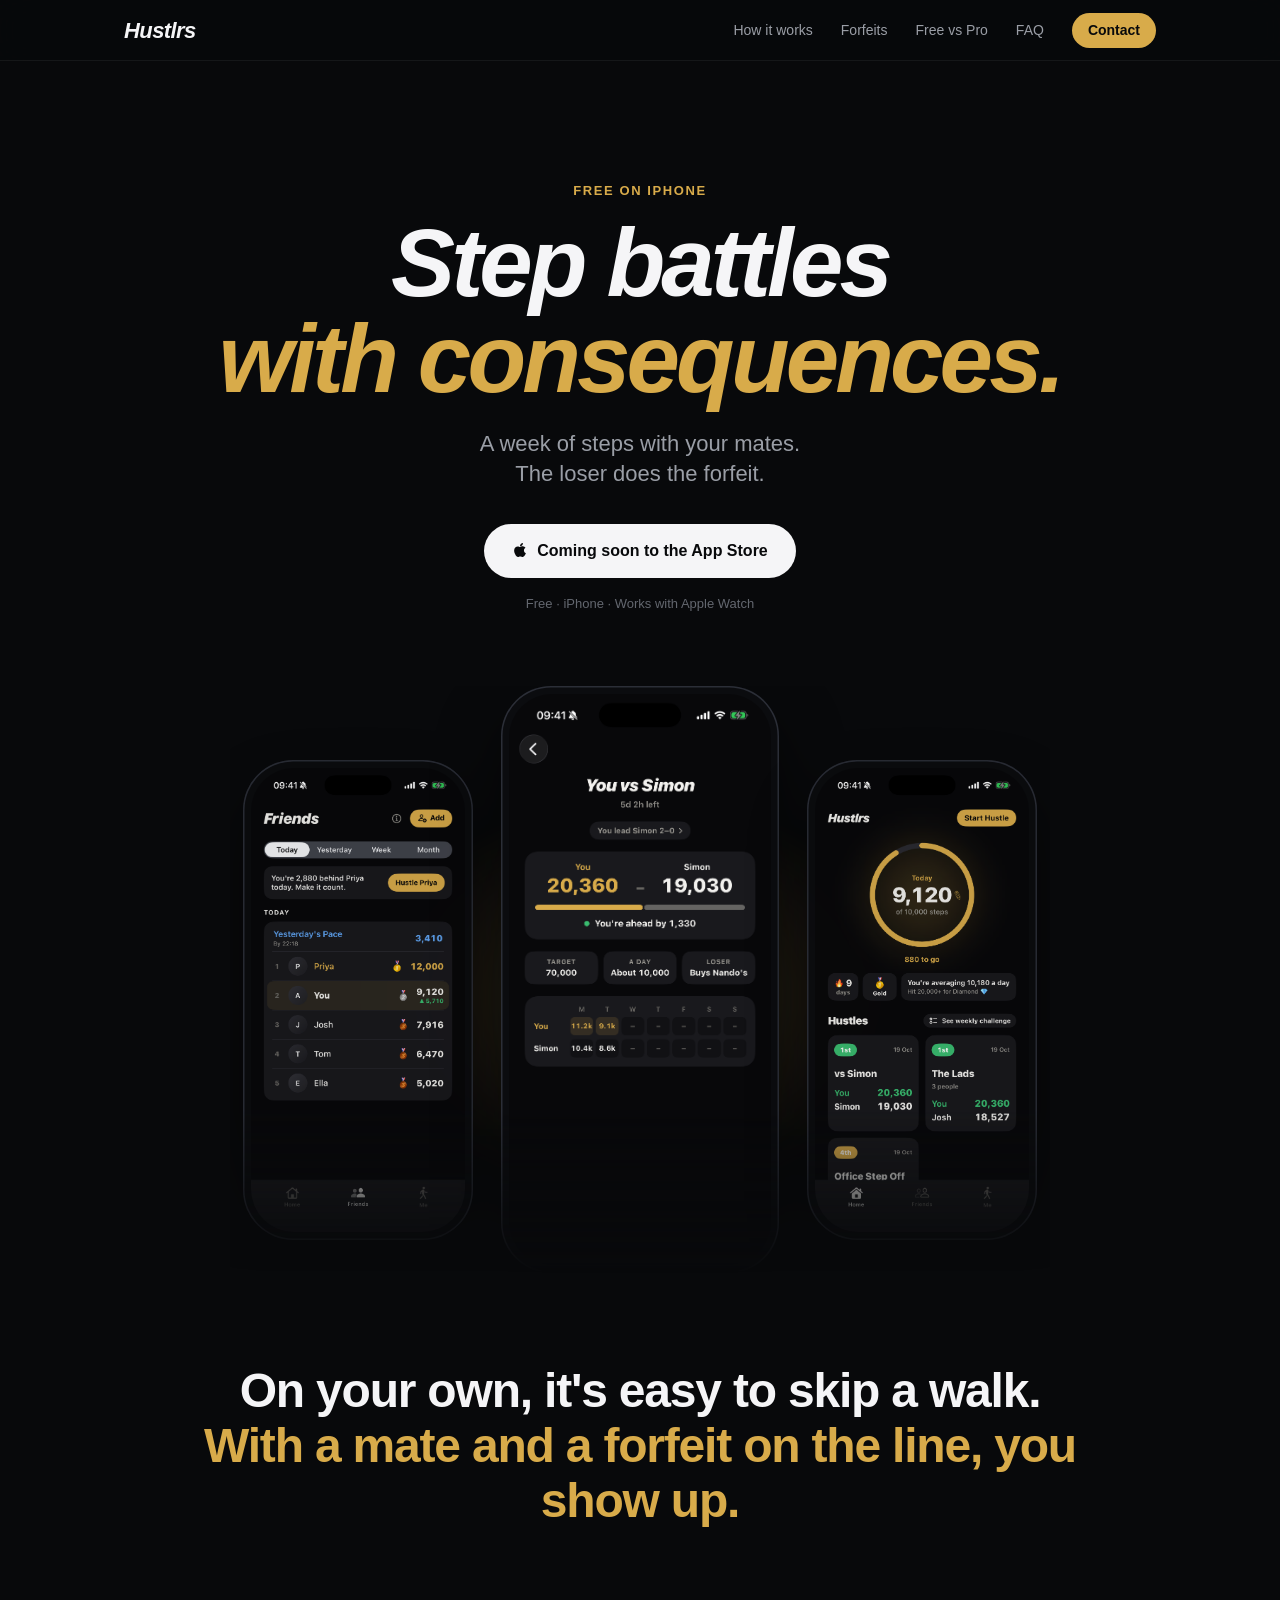
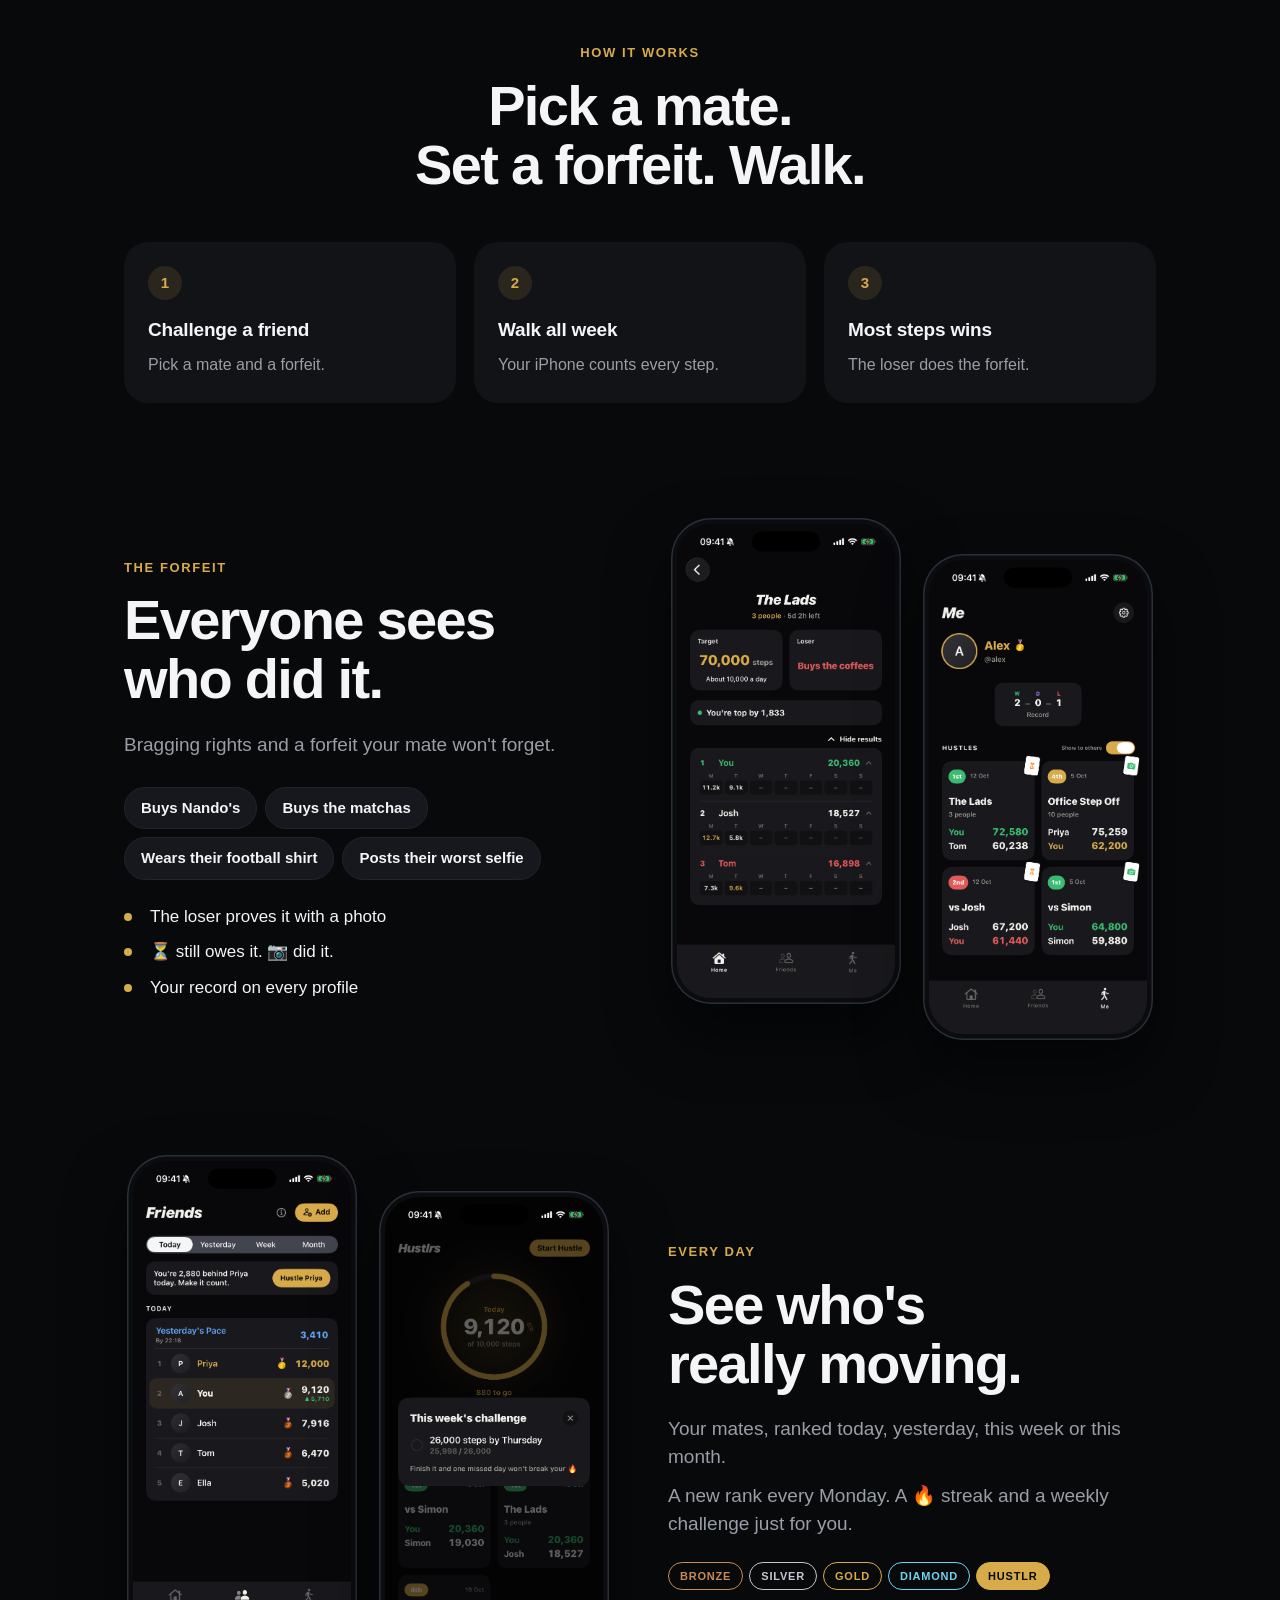
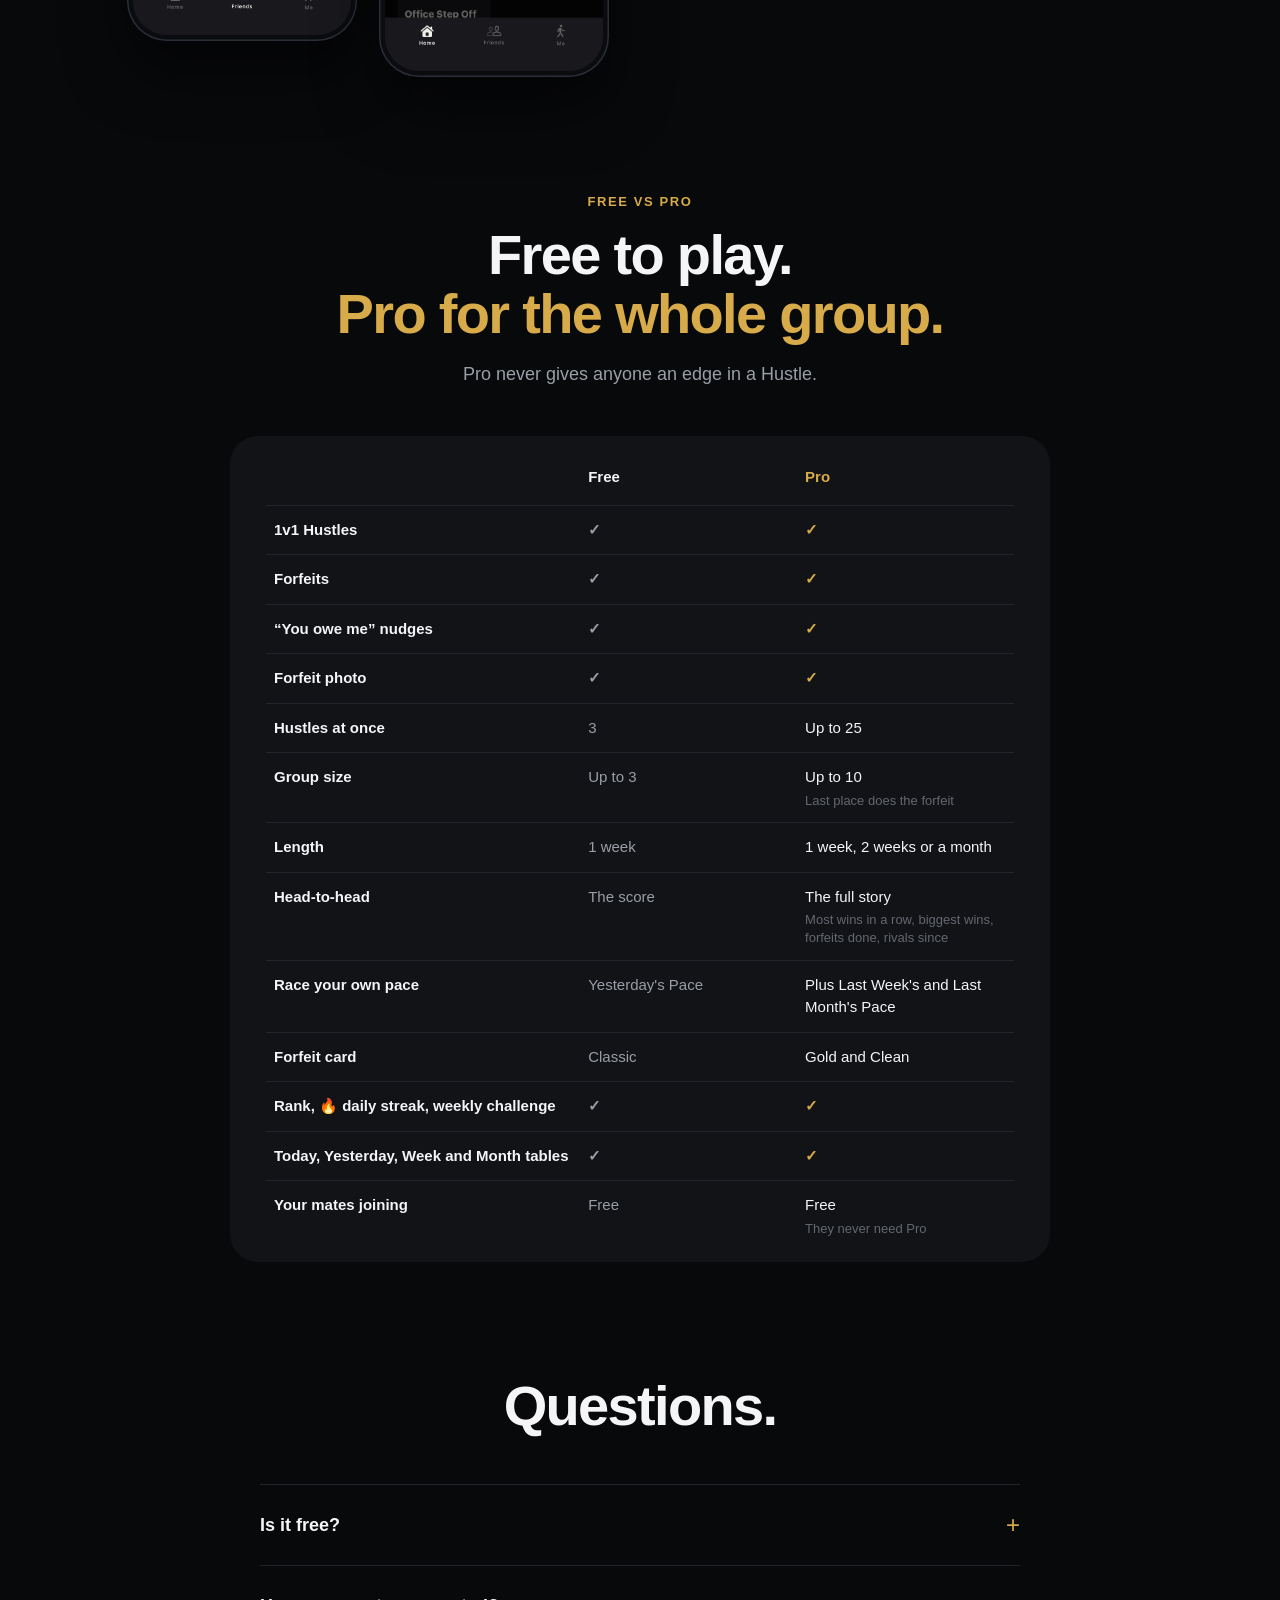
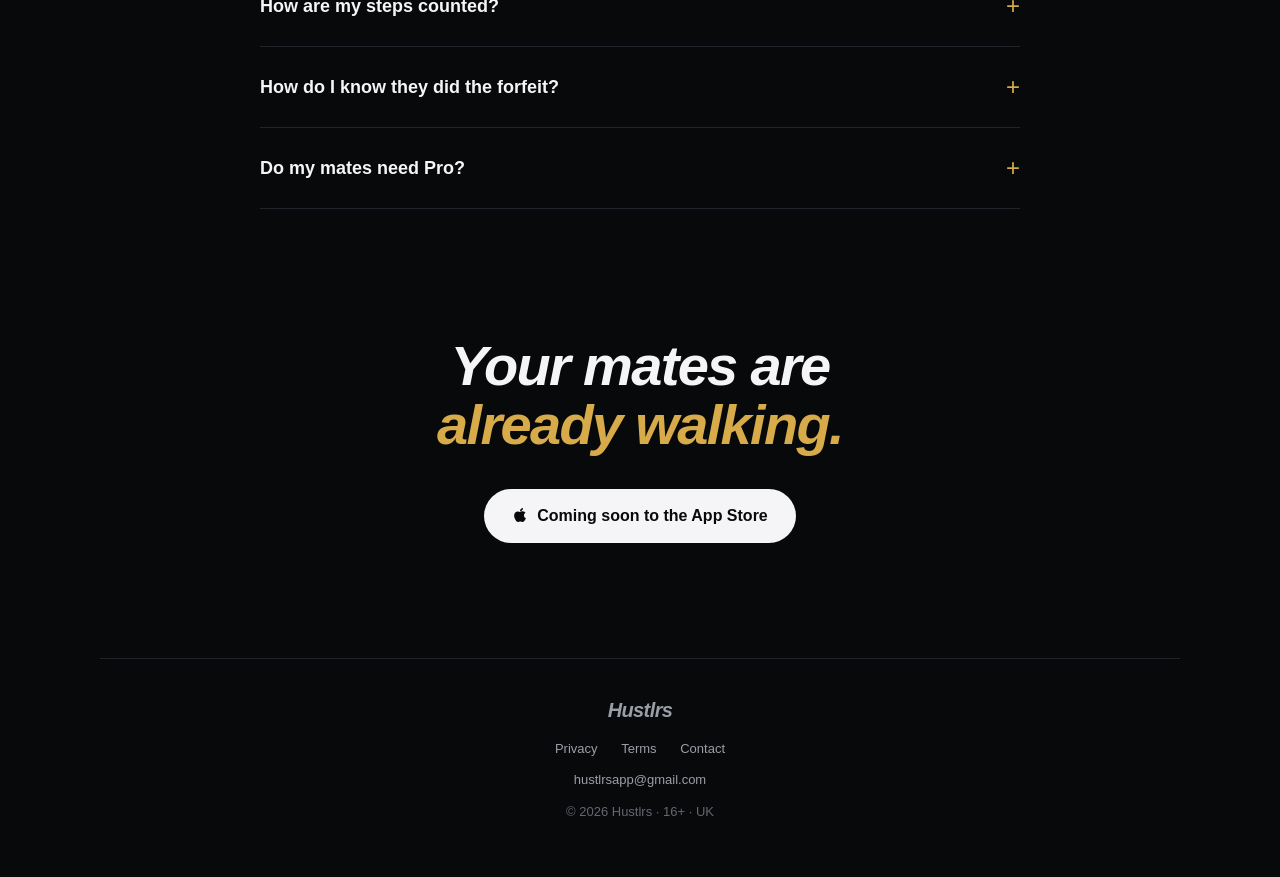
==== index.html @ 70256cc2 "New Hustle page screenshot (scoreboard design) Co-Authored-By: Claude Opus 5.5 <noreply@anthropic.co" ====
<!doctype html>
<html lang="en">
<head>
  <meta charset="utf-8">
  <meta name="viewport" content="width=device-width, initial-scale=1">
  <title>Hustlrs | Step battles with consequences</title>
  <meta name="description" content="Hustlrs makes fitness fun. Weekly 1v1 step challenges with your mates. Pick a friend, set a steps target and a forfeit. Most steps wins, the loser does the forfeit. Free on iPhone.">
  <meta property="og:title" content="Hustlrs | Step battles with consequences">
  <meta property="og:description" content="Weekly 1v1 step challenges with your mates. Most steps wins. The loser buys the Nando's.">
  <meta property="og:url" content="https://hustlrs.co">
  <meta property="og:type" content="website">
  <meta property="og:image" content="https://hustlrs.co/img/og-image.png?v=15">
  <meta property="og:image:width" content="1200">
  <meta property="og:image:height" content="630">
  <meta property="og:image:alt" content="Hustlrs. Step battles with consequences">
  <meta name="twitter:card" content="summary_large_image">
  <meta name="twitter:title" content="Hustlrs | Step battles with consequences">
  <meta name="twitter:description" content="Weekly 1v1 step challenges with your mates. Most steps wins. The loser buys the Nando's.">
  <meta name="twitter:image" content="https://hustlrs.co/img/og-image.png?v=15">
  <link rel="icon" href="/favicon.ico?v=4" sizes="any">
  <link rel="icon" type="image/png" sizes="32x32" href="/img/favicon-32.png?v=2">
  <link rel="apple-touch-icon" href="/img/apple-touch-icon.png?v=2">
  <link rel="stylesheet" href="style.css?v=51">
</head>
<body class="home">
  <header class="site-nav">
    <div class="nav-inner">
      <a class="wordmark" href="/">Hustlrs</a>
      <nav class="nav-links" aria-label="Main">
        <a href="#how">How it works</a>
        <a href="#forfeits">Forfeits</a>
        <a href="#pro">Free vs Pro</a>
        <a href="#faq">FAQ</a>
        <a class="nav-contact" href="mailto:hustlrsapp@gmail.com?subject=Hustlrs" data-contact>Contact</a>
      </nav>
    </div>
  </header>

  <main>
    <!-- Hero: one headline, one line of support, one button, then the app -->
    <section class="hero" id="top">
      <p class="eyebrow">Free on iPhone</p>
      <h1>Step battles<br><span class="gold">with consequences.</span></h1>
      <p class="hero-sub">A week of steps with your mates.<br>The loser does the forfeit.</p>
      <div class="hero-cta">
        <span class="btn btn-soon" role="text" aria-label="Coming soon to the App Store">
          <svg class="btn-apple" viewBox="0 0 384 512" width="16" height="16" fill="currentColor" aria-hidden="true"><path d="M318.7 268.7c-.2-36.7 16.4-64.4 50-84.8-18.8-26.9-47.2-41.7-84.7-44.6-35.5-2.8-74.3 20.7-88.5 20.7-15 0-49.4-19.7-76.4-19.7C63.3 141.2 4 184.8 4 273.5q0 39.3 14.4 81.2c12.8 36.7 59 126.7 107.2 125.2 25.2-.6 43-17.9 75.8-17.9 31.8 0 48.3 17.9 76.4 17.9 48.6-.7 90.4-82.5 102.6-119.3-65.2-30.7-61.7-90-61.7-91.9zm-56.6-164.2c27.3-32.4 24.8-61.9 24-72.5-24.1 1.4-52 16.4-67.9 34.9-17.5 19.8-27.8 44.3-25.6 71.9 26.1 2 49.9-11.4 69.5-34.3z"/></svg>
          <span>Coming soon to the App Store</span>
        </span>
      </div>
      <p class="hero-meta">Free &middot; iPhone &middot; Works with Apple Watch</p>

      <div class="hero-phones" aria-hidden="false">
        <div class="phone phone-side"><img src="img/shot-friends.png?v=2" alt="The Friends tab ranking you and your mates on steps" width="1206" height="2622"></div>
        <div class="phone phone-main"><img src="img/shot-hustle.png?v=3" alt="A 1v1 step challenge between two friends, with the forfeit at stake" width="1206" height="2622"></div>
        <div class="phone phone-side"><img src="img/shot-home.png?v=2" alt="The Hustlrs home screen with today's step ring" width="1206" height="2622"></div>
      </div>
    </section>

    <!-- One big statement, Apple style -->
    <section class="statement reveal">
      <p>On your own, it's easy to skip a walk.<br><span class="gold">With a mate and a forfeit on the line, you show up.</span></p>
    </section>

    <!-- How it works -->
    <section class="block" id="how">
      <div class="block-head reveal">
        <p class="eyebrow">How it works</p>
        <h2>Pick a mate.<br>Set a forfeit. Walk.</h2>
      </div>
      <ol class="how reveal">
        <li>
          <span class="how-n">1</span>
          <h3>Challenge a friend</h3>
          <p>Pick a mate and a forfeit.</p>
        </li>
        <li>
          <span class="how-n">2</span>
          <h3>Walk all week</h3>
          <p>Your iPhone counts every step.</p>
        </li>
        <li>
          <span class="how-n">3</span>
          <h3>Most steps wins</h3>
          <p>The loser does the forfeit.</p>
        </li>
      </ol>
    </section>

    <!-- The forfeit + the record -->
    <section class="feature reveal" id="forfeits">
      <div class="feature-copy">
        <p class="eyebrow">The forfeit</p>
        <h2>Everyone sees<br>who did it.</h2>
        <p class="feature-text">Bragging rights and a forfeit your mate won't forget.</p>
        <ul class="chips">
          <li>Buys Nando's</li>
          <li>Buys the matchas</li>
          <li>Wears their football shirt</li>
          <li>Posts their worst selfie</li>
        </ul>
        <ul class="ticks">
          <li>The loser proves it with a photo</li>
          <li>&#9203; still owes it. &#128247; did it.</li>
          <li>Your record on every profile</li>
        </ul>
      </div>
      <div class="feature-shot feature-shots">
        <div class="shot"><img src="img/shot-days.png?v=2" alt="A group Hustle with everyone's days, the winner of each day lit up in gold" width="1206" height="2622" loading="lazy"></div>
        <div class="shot"><img src="img/shot-record.png?v=2" alt="Your profile with your record and every Hustle, with forfeits done and still owed" width="1206" height="2622" loading="lazy"></div>
      </div>
    </section>

    <!-- Your mates + just you -->
    <section class="feature feature-flip reveal" id="friends">
      <div class="feature-copy">
        <p class="eyebrow">Every day</p>
        <h2>See who's<br>really moving.</h2>
        <p class="feature-text">Your mates, ranked today, yesterday, this week or this month.</p>
        <p class="feature-text">A new rank every Monday. A &#128293; streak and a weekly challenge just for you.</p>
        <ul class="badges" aria-label="Ranks">
          <li class="b-bronze">Bronze</li>
          <li class="b-silver">Silver</li>
          <li class="b-gold">Gold</li>
          <li class="b-diamond">Diamond</li>
          <li class="b-hustlr">Hustlr</li>
        </ul>
      </div>
      <div class="feature-shot feature-shots">
        <div class="shot"><img src="img/shot-friends.png?v=2" alt="The Friends tab ranking you and your friends on steps" width="1206" height="2622" loading="lazy"></div>
        <div class="shot"><img src="img/shot-challenges.png?v=2" alt="Your weekly challenge, sized to your own step history" width="1206" height="2622" loading="lazy"></div>
      </div>
    </section>

    <!-- Free vs Pro -->
    <section class="block" id="pro">
      <div class="block-head reveal">
        <p class="eyebrow">Free vs Pro</p>
        <h2>Free to play.<br><span class="gold">Pro for the whole group.</span></h2>
        <p class="block-sub">Pro never gives anyone an edge in a Hustle.</p>
      </div>
      <div class="compare reveal">
        <table>
          <caption class="sr-only">What you get on Hustlrs Free and Hustlrs Pro</caption>
          <thead>
            <tr>
              <th scope="col"><span class="sr-only">Feature</span></th>
              <th scope="col">Free</th>
              <th scope="col" class="col-pro">Pro</th>
            </tr>
          </thead>
          <tbody>
            <tr>
              <th scope="row">1v1 Hustles</th>
              <td><span class="yes" aria-label="Yes">&#10003;</span></td>
              <td class="col-pro"><span class="yes" aria-label="Yes">&#10003;</span></td>
            </tr>
            <tr>
              <th scope="row">Forfeits</th>
              <td><span class="yes" aria-label="Yes">&#10003;</span></td>
              <td class="col-pro"><span class="yes" aria-label="Yes">&#10003;</span></td>
            </tr>
            <tr>
              <th scope="row">&ldquo;You owe me&rdquo; nudges</th>
              <td><span class="yes" aria-label="Yes">&#10003;</span></td>
              <td class="col-pro"><span class="yes" aria-label="Yes">&#10003;</span></td>
            </tr>
            <tr>
              <th scope="row">Forfeit photo</th>
              <td><span class="yes" aria-label="Yes">&#10003;</span></td>
              <td class="col-pro"><span class="yes" aria-label="Yes">&#10003;</span></td>
            </tr>
            <tr>
              <th scope="row">Hustles at once</th>
              <td>3</td>
              <td class="col-pro">Up to 25</td>
            </tr>
            <tr>
              <th scope="row">Group size</th>
              <td>Up to 3</td>
              <td class="col-pro">Up to 10<span class="cell-note">Last place does the forfeit</span></td>
            </tr>
            <tr>
              <th scope="row">Length</th>
              <td>1 week</td>
              <td class="col-pro">1 week, 2 weeks or a month</td>
            </tr>
            <tr>
              <th scope="row">Head-to-head</th>
              <td>The score</td>
              <td class="col-pro">The full story<span class="cell-note">Most wins in a row, biggest wins, forfeits done, rivals since</span></td>
            </tr>
            <tr>
              <th scope="row">Race your own pace</th>
              <td>Yesterday's Pace</td>
              <td class="col-pro">Plus Last Week's and Last Month's Pace</td>
            </tr>
            <tr>
              <th scope="row">Forfeit card</th>
              <td>Classic</td>
              <td class="col-pro">Gold and Clean</td>
            </tr>
            <tr>
              <th scope="row">Rank, &#128293; daily streak, weekly challenge</th>
              <td><span class="yes" aria-label="Yes">&#10003;</span></td>
              <td class="col-pro"><span class="yes" aria-label="Yes">&#10003;</span></td>
            </tr>
            <tr>
              <th scope="row">Today, Yesterday, Week and Month tables</th>
              <td><span class="yes" aria-label="Yes">&#10003;</span></td>
              <td class="col-pro"><span class="yes" aria-label="Yes">&#10003;</span></td>
            </tr>
            <tr>
              <th scope="row">Your mates joining</th>
              <td>Free</td>
              <td class="col-pro">Free<span class="cell-note">They never need Pro</span></td>
            </tr>
          </tbody>
        </table>
      </div>
    </section>

    <!-- FAQ -->
    <section class="block" id="faq">
      <div class="block-head reveal">
        <h2>Questions.</h2>
      </div>
      <div class="faq reveal">
        <details>
          <summary>Is it free?</summary>
          <p>Yes. Hustlrs is free on iPhone. Pro is optional.</p>
        </details>
        <details>
          <summary>How are my steps counted?</summary>
          <p>Your iPhone or Apple Watch, through Apple Health. Nothing to log.</p>
        </details>
        <details>
          <summary>How do I know they did the forfeit?</summary>
          <p>The loser proves it with a photo taken in the app.</p>
        </details>
        <details>
          <summary>Do my mates need Pro?</summary>
          <p>Never. Your mates always join free.</p>
        </details>
      </div>
    </section>

    <!-- Closing CTA -->
    <section class="closer reveal">
      <h2>Your mates are<br><span class="gold">already walking.</span></h2>
      <span class="btn btn-soon" role="text" aria-label="Coming soon to the App Store">
        <svg class="btn-apple" viewBox="0 0 384 512" width="16" height="16" fill="currentColor" aria-hidden="true"><path d="M318.7 268.7c-.2-36.7 16.4-64.4 50-84.8-18.8-26.9-47.2-41.7-84.7-44.6-35.5-2.8-74.3 20.7-88.5 20.7-15 0-49.4-19.7-76.4-19.7C63.3 141.2 4 184.8 4 273.5q0 39.3 14.4 81.2c12.8 36.7 59 126.7 107.2 125.2 25.2-.6 43-17.9 75.8-17.9 31.8 0 48.3 17.9 76.4 17.9 48.6-.7 90.4-82.5 102.6-119.3-65.2-30.7-61.7-90-61.7-91.9zm-56.6-164.2c27.3-32.4 24.8-61.9 24-72.5-24.1 1.4-52 16.4-67.9 34.9-17.5 19.8-27.8 44.3-25.6 71.9 26.1 2 49.9-11.4 69.5-34.3z"/></svg>
        <span>Coming soon to the App Store</span>
      </span>
    </section>
  </main>

  <footer class="site-footer">
    <a class="wordmark wordmark-sm" href="/">Hustlrs</a>
    <nav class="footer-links" aria-label="Footer">
      <a href="/privacy.html">Privacy</a>
      <a href="/terms.html">Terms</a>
      <a href="mailto:hustlrsapp@gmail.com" data-contact>Contact</a>
    </nav>
    <p class="small"><a href="mailto:hustlrsapp@gmail.com">hustlrsapp@gmail.com</a></p>
    <p class="small">&copy; 2026 Hustlrs &middot; 16+ &middot; UK</p>
  </footer>

  <div class="modal" id="contact-modal">
    <div class="modal-card">
      <button type="button" class="modal-close" id="contact-close" aria-label="Close">&times;</button>
      <h3>Get in touch</h3>
      <p class="modal-sub">Drop your details and we'll get back to you within a day.</p>
      <form id="contact-form">
        <input type="hidden" name="_subject" value="New Hustlrs enquiry">
        <input type="hidden" name="_captcha" value="false">
        <input type="hidden" name="_template" value="table">
        <div class="form-row">
          <label>Name
            <input type="text" name="name" placeholder="Your name" required>
          </label>
          <label>Email
            <input type="email" name="email" placeholder="your@email.com" required>
          </label>
        </div>
        <label>Subject
          <input type="text" name="subject" placeholder="What's this about?">
        </label>
        <label>Message
          <textarea name="message" rows="5" placeholder="Tell us more..." required></textarea>
        </label>
        <button type="submit" class="form-submit" id="contact-submit">Send message</button>
        <p class="form-status" id="form-status"></p>
      </form>
    </div>
  </div>

  <div class="lightbox" id="lightbox">
    <div class="frame"><img id="lightbox-img" src="" alt=""></div>
  </div>

  <script>
    (function () {
      var reduceMotion = window.matchMedia && window.matchMedia('(prefers-reduced-motion: reduce)').matches;

      // Gentle fade-up as sections scroll in. Skipped entirely for reduced motion,
      // and content stays visible if IntersectionObserver isn't available.
      if (!reduceMotion && 'IntersectionObserver' in window) {
        document.documentElement.classList.add('reveal-on');
        var io = new IntersectionObserver(function (entries) {
          entries.forEach(function (en) {
            if (en.isIntersecting) { en.target.classList.add('in'); io.unobserve(en.target); }
          });
        }, { rootMargin: '0px 0px -8% 0px' });
        document.querySelectorAll('.reveal').forEach(function (el) { io.observe(el); });
      }

      // Click a screenshot to see it bigger
      var lb = document.getElementById('lightbox');
      var lbImg = document.getElementById('lightbox-img');
      var frame = lb.querySelector('.frame');
      function open(img) {
        lbImg.src = img.src;
        lbImg.alt = img.alt;
        lb.classList.add('open');
        document.body.style.overflow = 'hidden';
      }
      function close() {
        lb.classList.remove('open');
        document.body.style.overflow = '';
      }
      document.querySelectorAll('.shot').forEach(function (shot) {
        shot.addEventListener('click', function () {
          var img = shot.querySelector('img');
          if (img) open(img);
        });
      });
      lb.addEventListener('click', close);
      frame.addEventListener('click', function (e) { e.stopPropagation(); });
      document.addEventListener('keydown', function (e) {
        if (e.key === 'Escape') close();
      });

      // Always start at the top on load/refresh, never restore mid-page scroll
      if ('scrollRestoration' in history) history.scrollRestoration = 'manual';
      if (location.hash) {
        history.replaceState(null, '', location.pathname + location.search);
      }
      window.scrollTo(0, 0);
      window.addEventListener('load', function () { window.scrollTo(0, 0); });

      // Smooth-scroll nav without leaving a #hash in the URL
      document.querySelectorAll('.nav-links a[href^="#"]').forEach(function (link) {
        link.addEventListener('click', function (e) {
          e.preventDefault();
          var el = document.getElementById(link.getAttribute('href').slice(1));
          var behavior = reduceMotion ? 'auto' : 'smooth';
          if (el) el.scrollIntoView({ behavior: behavior });
          else window.scrollTo({ top: 0, behavior: behavior });
        });
      });

      // Contact form modal
      var modal = document.getElementById('contact-modal');
      var form = document.getElementById('contact-form');
      var statusEl = document.getElementById('form-status');
      var submitBtn = document.getElementById('contact-submit');
      function openModal(e) { if (e) e.preventDefault(); modal.classList.add('open'); document.body.style.overflow = 'hidden'; }
      function closeModal() { modal.classList.remove('open'); document.body.style.overflow = ''; }
      document.querySelectorAll('[data-contact]').forEach(function (b) {
        b.addEventListener('click', openModal);
      });
      document.getElementById('contact-close').addEventListener('click', closeModal);
      modal.addEventListener('click', function (e) { if (e.target === modal) closeModal(); });
      document.addEventListener('keydown', function (e) {
        if (e.key === 'Escape' && modal.classList.contains('open')) closeModal();
      });

      form.addEventListener('submit', function (e) {
        e.preventDefault();
        submitBtn.disabled = true;
        statusEl.className = 'form-status';
        statusEl.textContent = 'Sending...';
        fetch('https://formsubmit.co/ajax/hustlrsapp@gmail.com', {
          method: 'POST',
          headers: { 'Accept': 'application/json' },
          body: new FormData(form)
        }).then(function (r) { return r.json(); })
          .then(function () {
            form.reset();
            statusEl.className = 'form-status ok';
            statusEl.textContent = "Thanks! We'll be in touch soon.";
          })
          .catch(function () {
            statusEl.className = 'form-status err';
            statusEl.textContent = 'Something went wrong. Please email hustlrsapp@gmail.com directly.';
          })
          .finally(function () { submitBtn.disabled = false; });
      });
    })();
  </script>
</body>
</html>
---- style.css ----
:root {
  --bg: #08090b;
  --surface: #121317;
  --surface-2: #17181d;
  --border: #22242b;
  --text: #f5f5f7;
  --muted: #9a9ea6;
  --dim: #63676f;
  --gold: #d8ab4a;
  --gold-soft: rgba(216, 171, 74, 0.12);
  --green: #3abc70;
  --nav-h: 60px;
}

* { box-sizing: border-box; margin: 0; padding: 0; }
html { scroll-behavior: smooth; scroll-padding-top: calc(var(--nav-h) + 12px); }
body {
  background: var(--bg);
  color: var(--text);
  font-family: -apple-system, BlinkMacSystemFont, "SF Pro Display", "Segoe UI", Roboto, sans-serif;
  line-height: 1.5;
  -webkit-font-smoothing: antialiased;
  overflow-x: hidden;
  overscroll-behavior-x: none;
}
img { -webkit-user-drag: none; user-select: none; max-width: 100%; }
.gold { color: var(--gold); }
.sr-only {
  position: absolute; width: 1px; height: 1px; padding: 0; margin: -1px;
  overflow: hidden; clip: rect(0 0 0 0); white-space: nowrap; border: 0;
}

/* ---------- shared with privacy / terms / 404 ---------- */
.wrap { max-width: 720px; margin: 0 auto; padding: 0 24px; }
header { display: flex; align-items: center; padding: 24px 0; }
.wordmark {
  font-size: 24px; font-weight: 900; font-style: italic;
  letter-spacing: -0.6px; color: var(--text); text-decoration: none;
}
article { padding: 24px 0 56px; }
article h1 { font-size: 30px; font-weight: 900; letter-spacing: -0.5px; margin: 22px 0 6px; }
article .updated { color: var(--dim); font-size: 13px; margin-bottom: 26px; }
article h2 { font-size: 18px; margin: 26px 0 8px; }
article p, article li { color: var(--muted); font-size: 15px; margin-bottom: 10px; }
article ul { padding-left: 20px; }
article a { color: var(--gold); }
footer {
  border-top: 1px solid var(--border);
  padding: 28px 0 48px; font-size: 13px; color: var(--dim);
  text-align: center;
}
footer a { color: var(--muted); text-decoration: none; margin: 0 10px; }
footer a:hover { color: var(--text); }
footer .small { margin-top: 12px; }

/* ---------- buttons ---------- */
.btn {
  display: inline-flex; align-items: center; gap: 9px;
  background: var(--text); color: #08090b;
  font-weight: 700; font-size: 16px; text-decoration: none;
  padding: 15px 28px; border-radius: 999px;
}
.btn:hover { opacity: 0.9; }
.btn-apple { flex: 0 0 auto; position: relative; top: -1px; }
.btn-soon { cursor: default; user-select: none; }
.btn-soon:hover { opacity: 1; }

/* ---------- nav: slim, translucent, sticky ---------- */
.site-nav {
  display: block; padding: 0;
  position: sticky; top: 0; z-index: 100;
  background: rgba(8, 9, 11, 0.72);
  -webkit-backdrop-filter: saturate(180%) blur(16px);
  backdrop-filter: saturate(180%) blur(16px);
  border-bottom: 1px solid rgba(255, 255, 255, 0.06);
}
.nav-inner {
  max-width: 1080px; height: var(--nav-h); margin: 0 auto; padding: 0 24px;
  display: flex; align-items: center;
}
.site-nav .wordmark { font-size: 22px; }
.nav-links { display: flex; align-items: center; gap: 28px; margin-left: auto; }
.nav-links a {
  font-size: 14px; font-weight: 500; color: var(--muted);
  text-decoration: none; transition: color 0.15s ease;
}
.nav-links a:hover { color: var(--text); }
.nav-links .nav-contact {
  color: #08090b; font-weight: 700;
  background: var(--gold); border-radius: 999px; padding: 7px 16px;
}
.nav-links .nav-contact:hover { color: #08090b; opacity: 0.9; }
@media (max-width: 720px) {
  .nav-links a:not(.nav-contact) { display: none; }
}

/* ---------- type scale ---------- */
.eyebrow {
  font-size: 13px; font-weight: 700; letter-spacing: 1.6px;
  text-transform: uppercase; color: var(--gold); margin-bottom: 14px;
}
h1, h2 { font-weight: 800; letter-spacing: -0.03em; }
h2 { font-size: clamp(32px, 6vw, 56px); line-height: 1.05; }
h3 { font-size: 19px; font-weight: 700; letter-spacing: -0.01em; }

main > section { padding: 0 24px; }

/* ---------- hero ---------- */
.hero {
  text-align: center;
  padding-top: clamp(64px, 11vw, 120px) !important;
  overflow: hidden;
}
.hero h1 {
  font-size: clamp(44px, 10vw, 96px);
  line-height: 1; margin: 0 auto 22px; max-width: 900px;
  font-weight: 900; font-style: italic; letter-spacing: -0.04em;
}
.hero-sub {
  font-size: clamp(18px, 2.4vw, 22px); color: var(--muted);
  max-width: 560px; margin: 0 auto 34px; line-height: 1.4;
}
.hero-meta { font-size: 13px; color: var(--dim); margin-top: 16px; }

.hero-phones {
  display: flex; justify-content: center; align-items: flex-end; gap: clamp(10px, 2.4vw, 28px);
  max-width: 820px; margin: clamp(44px, 6vw, 72px) auto 0;
  position: relative;
}
.hero-phones::before {
  /* soft gold glow behind the phones */
  content: ""; position: absolute; z-index: -1;
  left: 50%; top: 18%; width: 70%; height: 70%;
  transform: translateX(-50%);
  background: radial-gradient(closest-side, rgba(216, 171, 74, 0.22), transparent);
  filter: blur(20px);
}
.phone {
  position: relative; background: #0b0c0f;
  border-radius: clamp(24px, 5vw, 50px); padding: clamp(4px, 0.8vw, 8px);
  box-shadow: inset 0 0 0 1.5px #2b2e37, 0 30px 60px rgba(0, 0, 0, 0.55);
}
.phone img {
  display: block; width: 100%; height: auto; aspect-ratio: 1206 / 2622;
  border-radius: clamp(20px, 4.3vw, 43px); background: var(--surface);
}
.phone-main { flex: 0 0 34%; max-width: 290px; }
.phone-side { flex: 0 0 28%; max-width: 240px; margin-bottom: 4%; opacity: 0.92; }
/* the hero runs into the next section: fade the phones' bottoms out */
.hero-phones { -webkit-mask-image: linear-gradient(to bottom, #000 72%, transparent);
               mask-image: linear-gradient(to bottom, #000 72%, transparent); }

/* ---------- statement ---------- */
.statement { max-width: 980px; margin: 0 auto; padding-top: clamp(48px, 7vw, 96px) !important; text-align: center; }
.statement p {
  font-size: clamp(26px, 4.6vw, 48px); font-weight: 700; line-height: 1.15;
  letter-spacing: -0.025em; color: var(--text);
}

/* ---------- generic block ---------- */
.block { max-width: 1080px; margin: 0 auto; padding-top: clamp(72px, 9vw, 120px) !important; }
.block-head { text-align: center; margin-bottom: clamp(28px, 4vw, 48px); }
.block-sub { color: var(--muted); font-size: 18px; margin-top: 18px; }

/* how it works: three quiet columns */
.how {
  list-style: none; display: grid; grid-template-columns: 1fr; gap: 14px;
}
@media (min-width: 760px) { .how { grid-template-columns: repeat(3, 1fr); gap: 18px; } }
.how li {
  background: var(--surface); border-radius: 24px; padding: 24px 24px 26px;
}
.how-n {
  display: inline-flex; align-items: center; justify-content: center;
  width: 34px; height: 34px; border-radius: 50%;
  background: var(--gold-soft); color: var(--gold);
  font-weight: 800; font-size: 15px; margin-bottom: 16px;
}
.how h3 { margin-bottom: 8px; }
.how p { color: var(--muted); font-size: 16px; }

/* ---------- feature rows: copy + one big phone, alternating ---------- */
.feature {
  max-width: 1080px; margin: 0 auto;
  padding-top: clamp(72px, 9vw, 120px) !important;
  display: grid; grid-template-columns: 1fr; gap: 48px; align-items: center;
}
@media (min-width: 860px) {
  .feature { grid-template-columns: 1fr 1fr; gap: 56px; }
  .feature-flip .feature-copy { order: 2; }
}
.feature h2 { margin-bottom: 22px; }
.feature-text { font-size: 19px; color: var(--muted); line-height: 1.45; max-width: 520px; }
@media (max-width: 520px) { .feature-text { font-size: 17px; } }
.feature-text + .feature-text { margin-top: 12px; }
.feature-note { font-size: 15px; color: var(--dim); margin-top: 22px; }
.feature-shot { display: flex; justify-content: center; }
/* two phones side by side in one feature */
.feature-shots { gap: clamp(12px, 3vw, 22px); align-items: flex-start; }
.feature-shots .shot { width: min(230px, 42vw); border-radius: 40px; padding: 6px; }
.feature-shots .shot img { border-radius: 34px; }
.feature-shots .shot:nth-child(2) { margin-top: 36px; }
@media (max-width: 480px) {
  .feature-shots .shot { border-radius: 28px; padding: 4px; }
  .feature-shots .shot img { border-radius: 24px; }
}

.shot {
  position: relative; width: min(300px, 72vw);
  background: #0b0c0f; border-radius: 50px; padding: 8px;
  box-shadow: inset 0 0 0 1.5px #2b2e37, 0 30px 60px rgba(0, 0, 0, 0.55);
  cursor: zoom-in; transition: transform 0.3s ease;
}
.shot:hover { transform: translateY(-4px); }
.shot img {
  display: block; width: 100%; height: auto; aspect-ratio: 1206 / 2622;
  border-radius: 42px; background: var(--surface);
}
@media (max-width: 480px) {
  .shot { border-radius: 40px; padding: 6px; }
  .shot img { border-radius: 34px; }
}

.chips { list-style: none; display: flex; flex-wrap: wrap; gap: 8px; margin-top: 28px; max-width: 500px; }
.chips li {
  background: var(--surface-2); border: 1px solid var(--border);
  border-radius: 999px; padding: 9px 16px; font-size: 15px; font-weight: 600;
}
.ticks { list-style: none; margin-top: 24px; display: grid; gap: 10px; max-width: 480px; }
.ticks li {
  position: relative; padding-left: 26px; font-size: 17px; color: var(--text);
}
.ticks li::before {
  content: ""; position: absolute; left: 0; top: 0.55em;
  width: 8px; height: 8px; border-radius: 50%; background: var(--gold);
}

.badges { list-style: none; display: flex; flex-wrap: wrap; gap: 6px; margin-top: 24px; }
.badges li {
  font-size: 11px; font-weight: 800; letter-spacing: 0.8px; text-transform: uppercase;
  padding: 5px 11px; border-radius: 999px; border: 1px solid currentColor;
}
.b-bronze { color: #c98a55; }
.b-silver { color: #c3c8d0; }
.b-gold { color: var(--gold); }
.b-diamond { color: #6fd3f2; }
.b-hustlr { color: #08090b; background: var(--gold); border-color: var(--gold) !important; }

/* ---------- Free vs Pro ---------- */
.compare {
  max-width: 820px; margin: 0 auto;
  background: var(--surface); border-radius: 28px;
  padding: 8px clamp(14px, 3vw, 36px) 12px;
}
.compare table { width: 100%; border-collapse: collapse; table-layout: fixed; }
.compare thead th {
  font-size: 15px; font-weight: 800; text-align: left;
  padding: 22px 8px 16px; color: var(--text);
  border-bottom: 1px solid var(--border);
}
.compare thead th:first-child { width: 42%; }
.compare thead th.col-pro { color: var(--gold); }
.compare tbody th {
  text-align: left; font-weight: 600; font-size: 15px; color: var(--text);
  padding: 13px 8px; vertical-align: top;
}
.compare td {
  font-size: 15px; color: var(--muted); padding: 13px 8px; vertical-align: top;
}
.compare td.col-pro { color: var(--text); }
.compare tbody tr + tr th,
.compare tbody tr + tr td { border-top: 1px solid var(--border); }
.cell-note { display: block; font-size: 13px; color: var(--dim); margin-top: 3px; line-height: 1.35; }
.yes { color: var(--muted); font-weight: 800; }
.col-pro .yes { color: var(--gold); }
@media (max-width: 520px) {
  .compare thead th:first-child { width: 38%; }
  .compare tbody th, .compare td { font-size: 14px; padding: 12px 6px; }
  .compare thead th { padding: 18px 6px 12px; }
  .cell-note { font-size: 12px; }
}
.price { text-align: center; color: var(--dim); font-size: 14px; margin-top: 22px; }

/* ---------- stats ---------- */
.stats { display: grid; grid-template-columns: 1fr; gap: 14px; }
@media (min-width: 760px) { .stats { grid-template-columns: repeat(3, 1fr); gap: 18px; } }
.stat { background: var(--surface); border-radius: 24px; padding: 30px 28px; }
.stat-num {
  display: block; font-size: clamp(40px, 5vw, 52px); font-weight: 800;
  letter-spacing: -0.03em; color: var(--gold); margin-bottom: 8px; line-height: 1;
}
.stat p { font-size: 16px; color: var(--muted); }
.stat sup a { color: var(--gold); text-decoration: none; font-size: 11px; margin-left: 1px; }
.sources {
  margin: 22px auto 0; padding-left: 18px; max-width: 1080px;
  font-size: 12px; color: var(--dim); display: grid; gap: 4px;
}

/* ---------- FAQ ---------- */
.faq { max-width: 760px; margin: 0 auto; }
.faq details { border-bottom: 1px solid var(--border); }
.faq details:first-child { border-top: 1px solid var(--border); }
.faq summary {
  cursor: pointer; list-style: none;
  font-size: 18px; font-weight: 600; padding: 22px 0;
  display: flex; justify-content: space-between; align-items: center; gap: 16px;
}
.faq summary::-webkit-details-marker { display: none; }
.faq summary::after { content: "+"; color: var(--gold); font-size: 24px; font-weight: 400; flex: none; }
.faq details[open] summary::after { content: "\2212"; }
.faq details p { color: var(--muted); font-size: 16px; padding-bottom: 22px; max-width: 640px; }

/* ---------- closing CTA ---------- */
.closer {
  text-align: center; max-width: 1080px; margin: 0 auto;
  padding-top: clamp(80px, 10vw, 136px) !important;
  padding-bottom: clamp(72px, 9vw, 120px) !important;
}
.closer h2 { margin-bottom: 34px; font-style: italic; font-weight: 900; }

/* ---------- footer ---------- */
.site-footer { max-width: 1080px; margin: 0 auto; padding: 36px 24px 56px; }
.wordmark-sm { font-size: 20px; margin: 0; display: inline-block; margin-bottom: 14px; color: var(--muted); }
.footer-links a { margin: 0 10px; }

/* ---------- lightbox ---------- */
.lightbox {
  position: fixed; inset: 0; z-index: 200;
  display: none; align-items: center; justify-content: center;
  padding: 28px; cursor: zoom-out;
  background: rgba(6, 7, 9, 0.9);
  -webkit-backdrop-filter: blur(6px); backdrop-filter: blur(6px);
}
.lightbox.open { display: flex; }
.lightbox .frame {
  background: #0b0c0f; border-radius: 54px; padding: 9px;
  box-shadow: inset 0 0 0 1.5px #2b2e37, 0 30px 70px rgba(0, 0, 0, 0.7);
}
.lightbox img {
  display: block; width: auto;
  max-width: min(340px, 82vw); max-height: 86vh;
  border-radius: 46px;
}

/* ---------- contact modal ---------- */
.modal {
  position: fixed; inset: 0; z-index: 300;
  display: none; align-items: center; justify-content: center;
  padding: 24px; overflow-y: auto;
  background: rgba(6, 7, 9, 0.9);
  -webkit-backdrop-filter: blur(8px); backdrop-filter: blur(8px);
}
.modal.open { display: flex; }
.modal-card {
  position: relative; width: 100%; max-width: 520px; margin: auto;
  background: var(--surface); border: 1px solid var(--border);
  border-radius: 24px; padding: 34px 30px 30px;
}
.modal-card h3 { font-size: 27px; font-weight: 800; letter-spacing: -0.6px; }
.modal-sub { color: var(--muted); font-size: 15px; margin: 7px 0 24px; }
.modal-close {
  position: absolute; top: 14px; right: 18px;
  background: none; border: none; color: var(--muted);
  font-size: 30px; line-height: 1; cursor: pointer; padding: 4px;
}
.modal-close:hover { color: var(--text); }
#contact-form label {
  display: block; font-size: 13px; font-weight: 700;
  color: var(--text); margin-bottom: 16px;
}
.form-row { display: flex; gap: 14px; }
.form-row label { flex: 1; }
#contact-form input,
#contact-form textarea {
  display: block; width: 100%; margin-top: 8px;
  background: var(--bg); border: 1px solid var(--border);
  border-radius: 12px; padding: 12px 14px;
  color: var(--text); font-size: 16px; font-family: inherit; font-weight: 400;
}
#contact-form input::placeholder,
#contact-form textarea::placeholder { color: var(--dim); }
#contact-form input:focus,
#contact-form textarea:focus { outline: none; border-color: var(--gold); }
#contact-form textarea { resize: vertical; min-height: 120px; line-height: 1.5; }
.form-submit {
  width: 100%; margin-top: 8px;
  background: var(--gold); color: #08090b;
  font-weight: 800; font-size: 16px; border: none;
  border-radius: 999px; padding: 14px; cursor: pointer;
}
.form-submit:hover { opacity: 0.9; }
.form-submit:disabled { opacity: 0.6; cursor: default; }
.form-status { margin: 12px 0 0; font-size: 14px; min-height: 18px; text-align: center; }
.form-status.ok { color: var(--green); }
.form-status.err { color: #ef5858; }
@media (max-width: 480px) {
  .form-row { display: block; }
  .modal-card { padding: 30px 22px 24px; }
}

/* ---------- scroll reveal (only when JS turns it on) ---------- */
.reveal-on .reveal {
  opacity: 0; transform: translateY(24px);
  transition: opacity 0.7s ease, transform 0.7s ease;
}
.reveal-on .reveal.in { opacity: 1; transform: none; }

/* ---------- reduced motion: no movement anywhere ---------- */
@media (prefers-reduced-motion: reduce) {
  html { scroll-behavior: auto; }
  *, *::before, *::after { transition: none !important; animation: none !important; }
  .reveal-on .reveal { opacity: 1; transform: none; }
  .shot:hover { transform: none; }
}
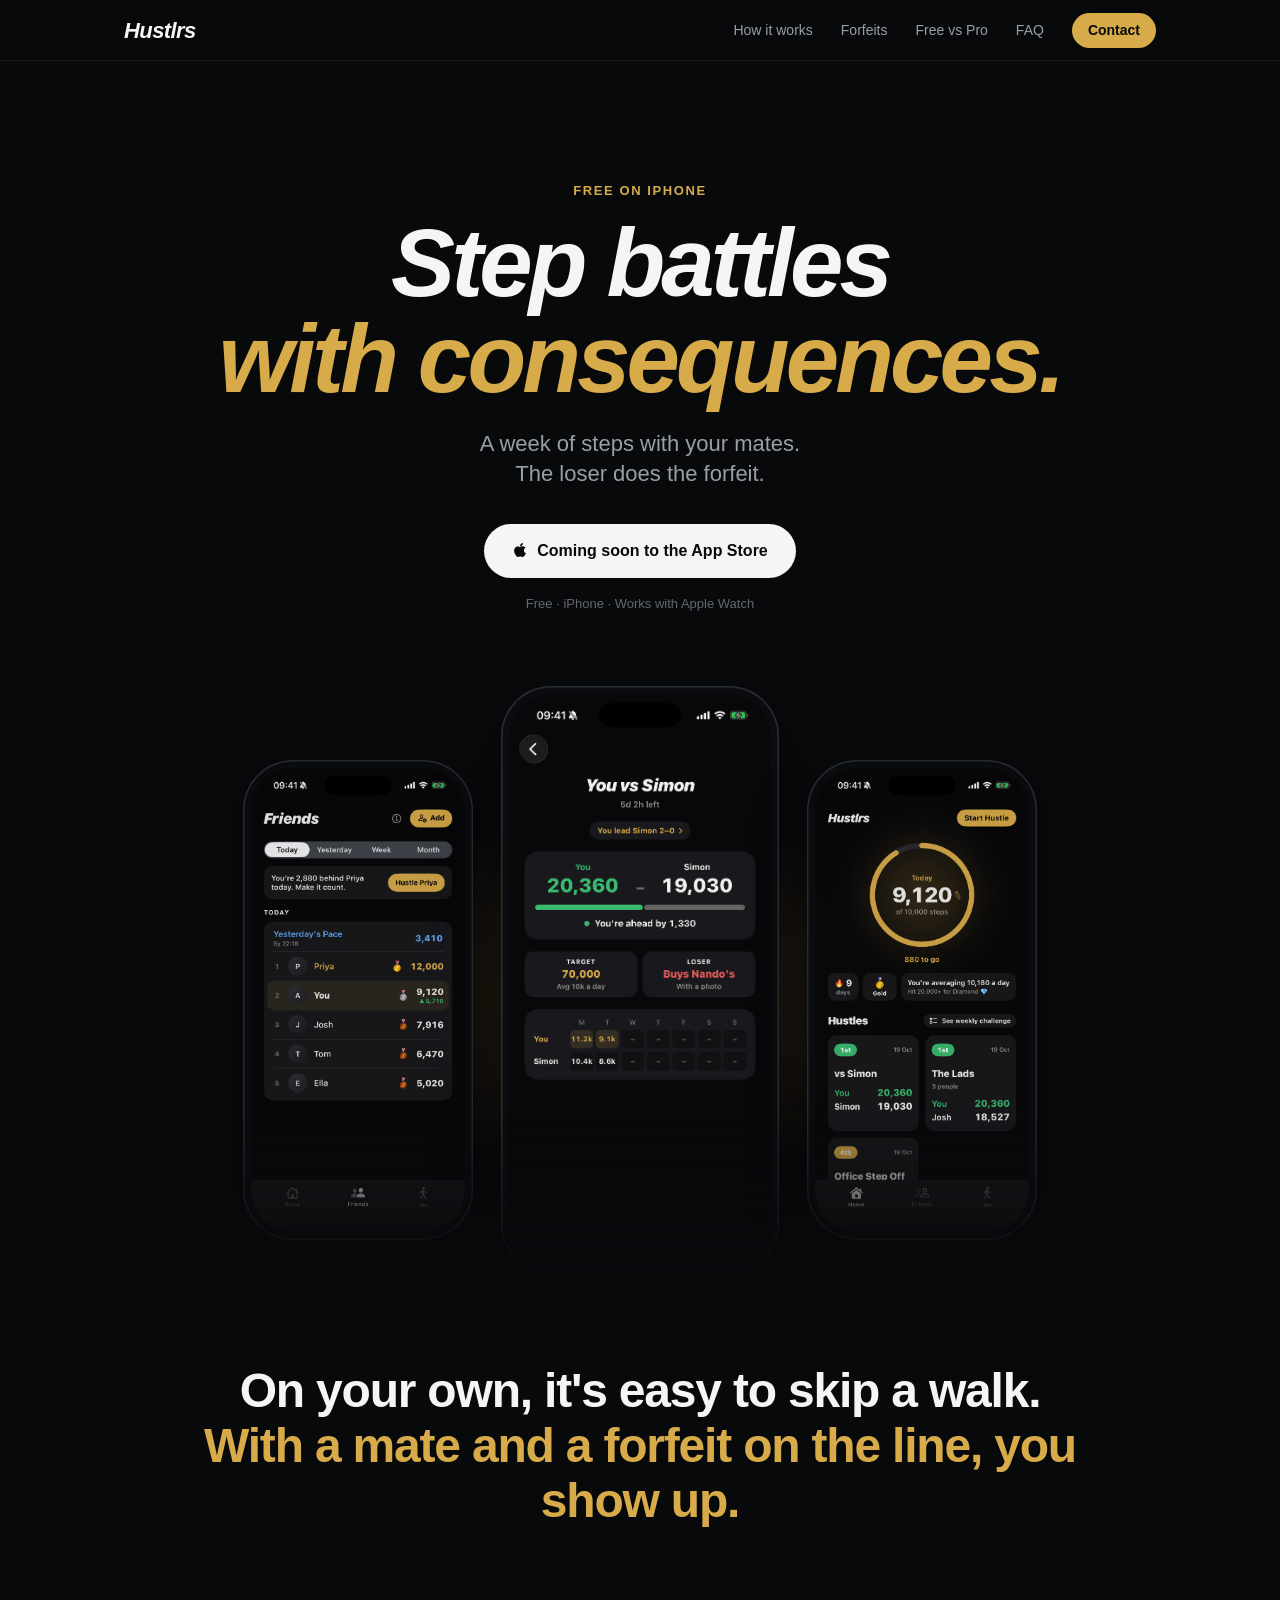
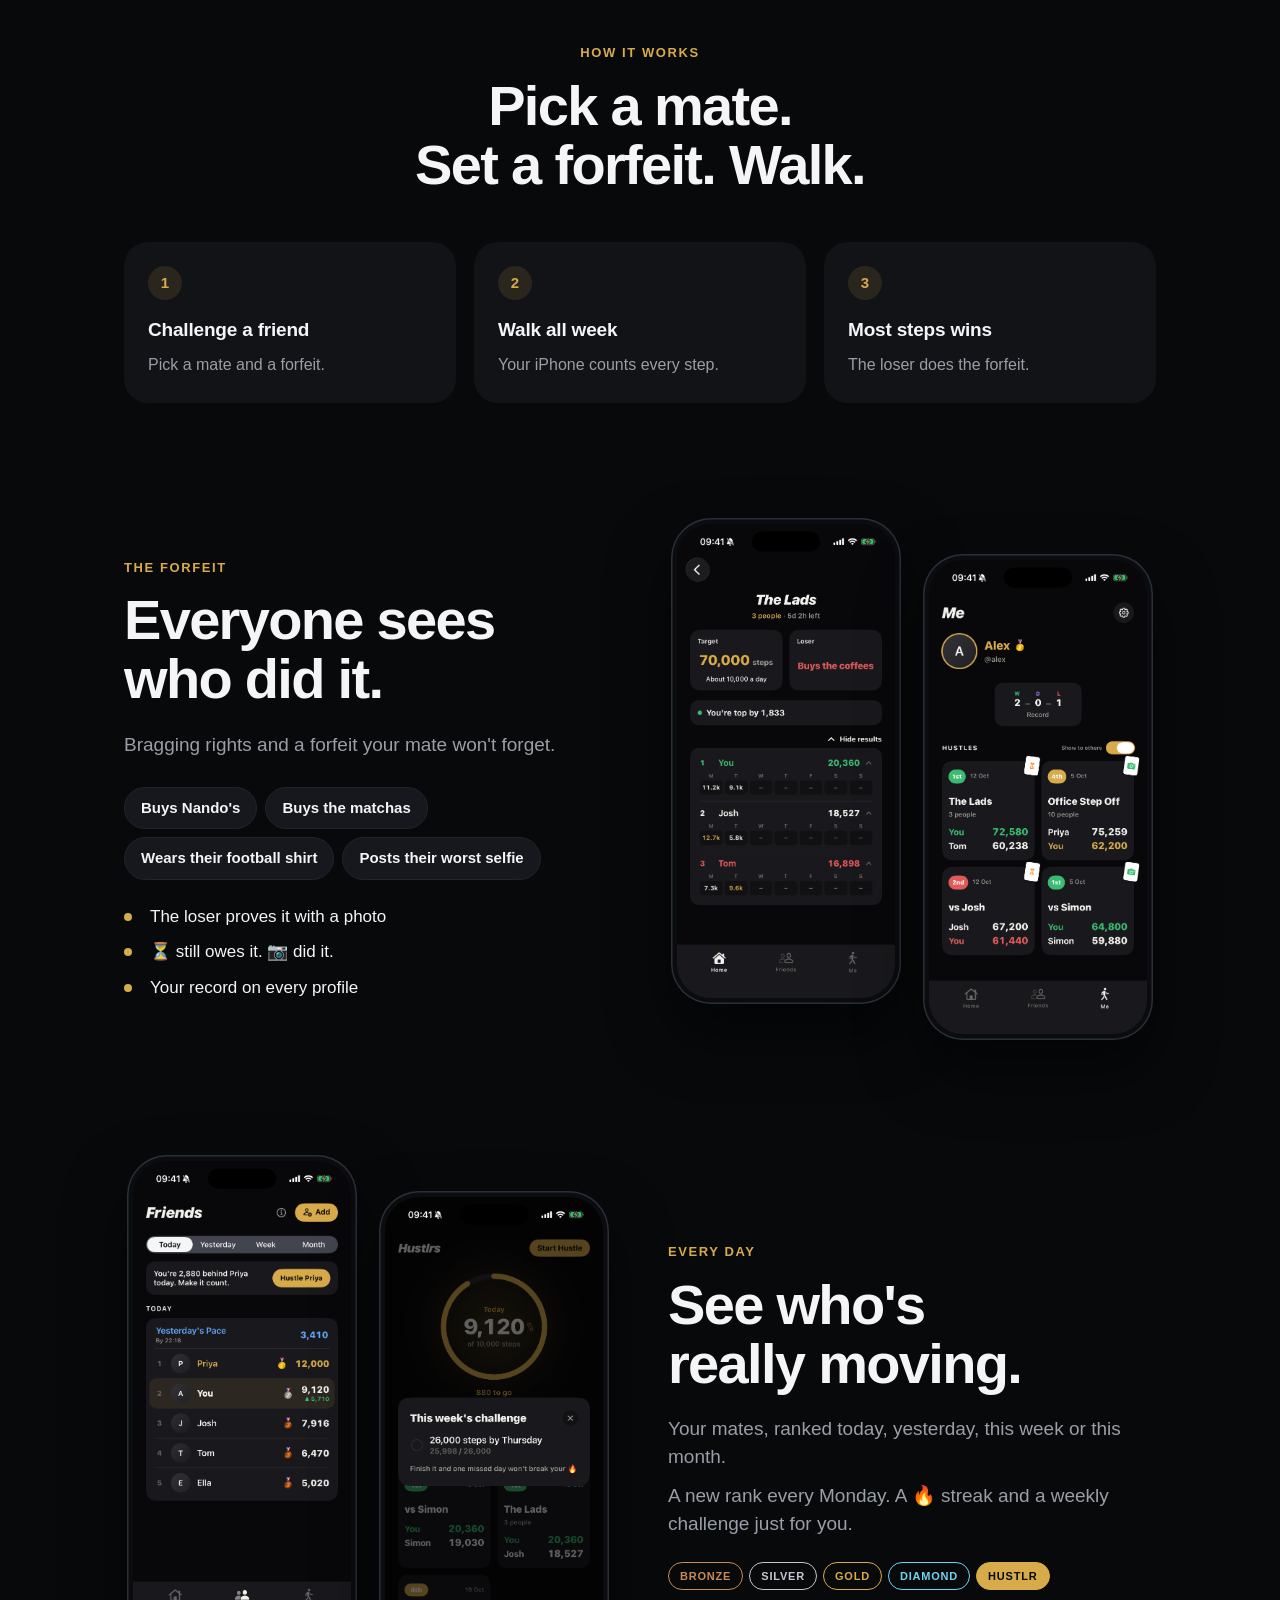
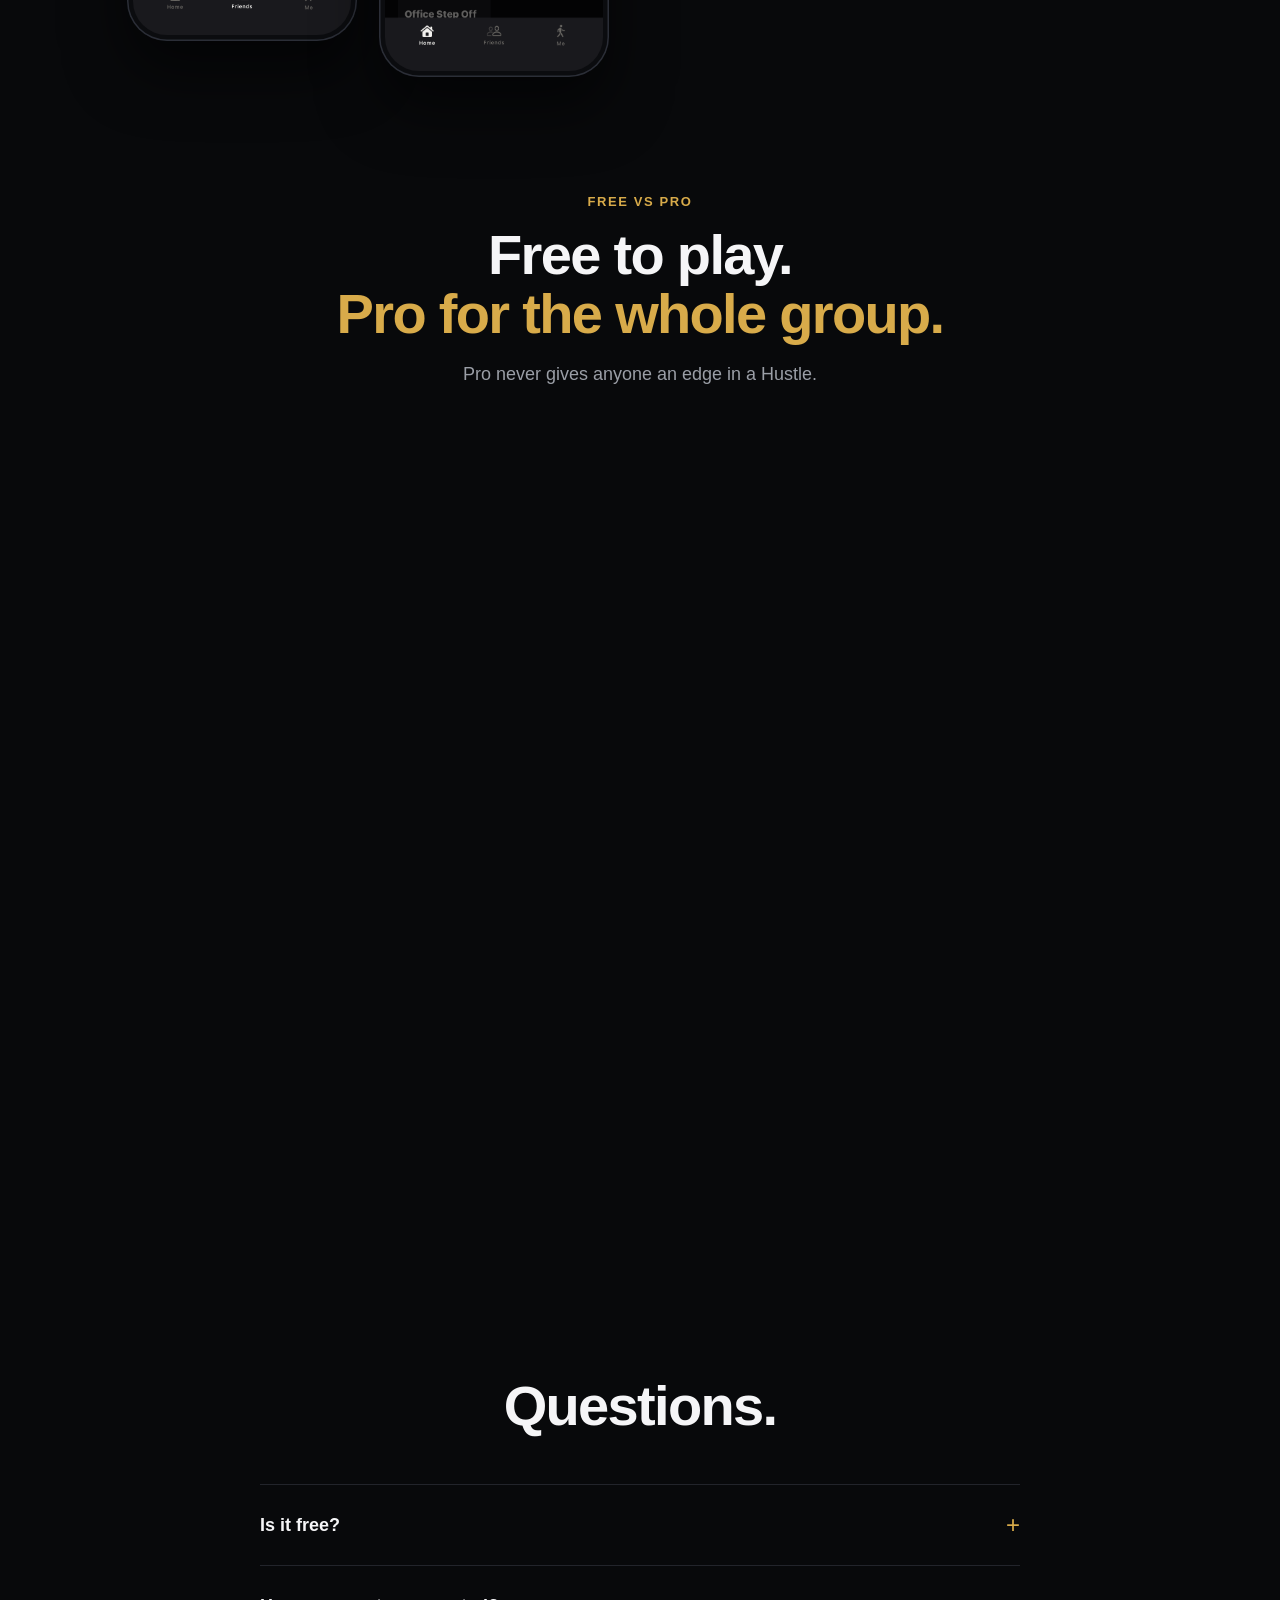
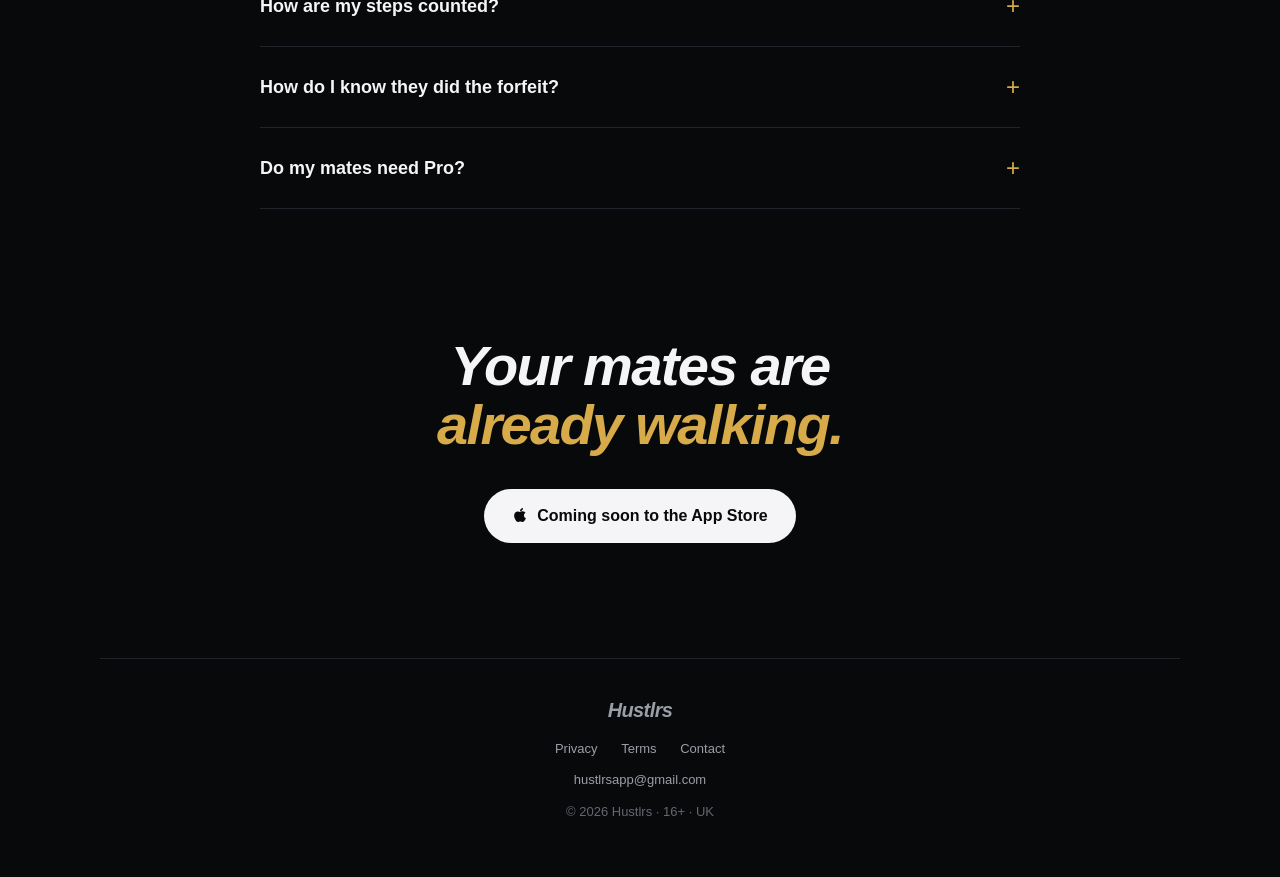
==== commit 60f44437: "Hustle page screenshot: two fact tiles, coloured score Co-Authored-By: Claude Opus 5.5 <noreply@anth" ====
--- a/index.html
+++ b/index.html
@@ -52,7 +52,7 @@
 
       <div class="hero-phones" aria-hidden="false">
         <div class="phone phone-side"><img src="img/shot-friends.png?v=2" alt="The Friends tab ranking you and your mates on steps" width="1206" height="2622"></div>
-        <div class="phone phone-main"><img src="img/shot-hustle.png?v=3" alt="A 1v1 step challenge between two friends, with the forfeit at stake" width="1206" height="2622"></div>
+        <div class="phone phone-main"><img src="img/shot-hustle.png?v=4" alt="A 1v1 step challenge between two friends, with the forfeit at stake" width="1206" height="2622"></div>
         <div class="phone phone-side"><img src="img/shot-home.png?v=2" alt="The Hustlrs home screen with today's step ring" width="1206" height="2622"></div>
       </div>
     </section>
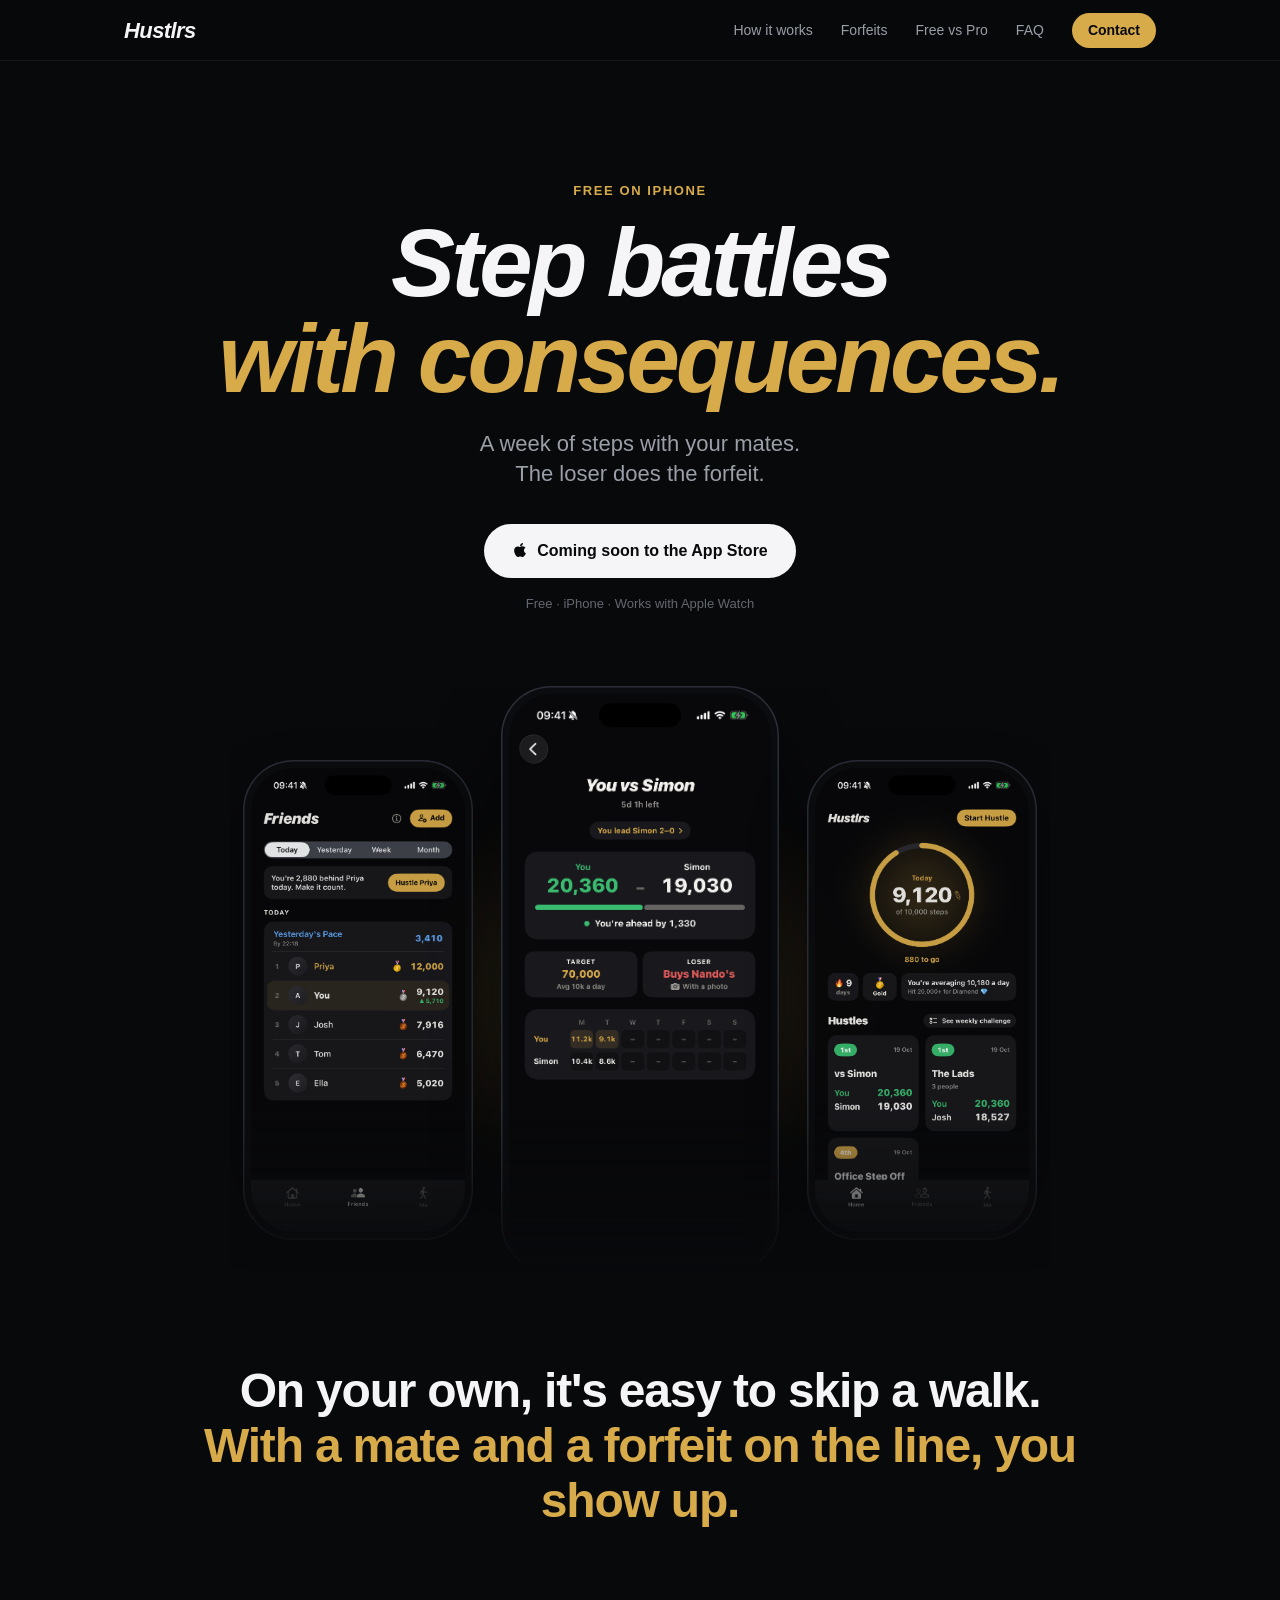
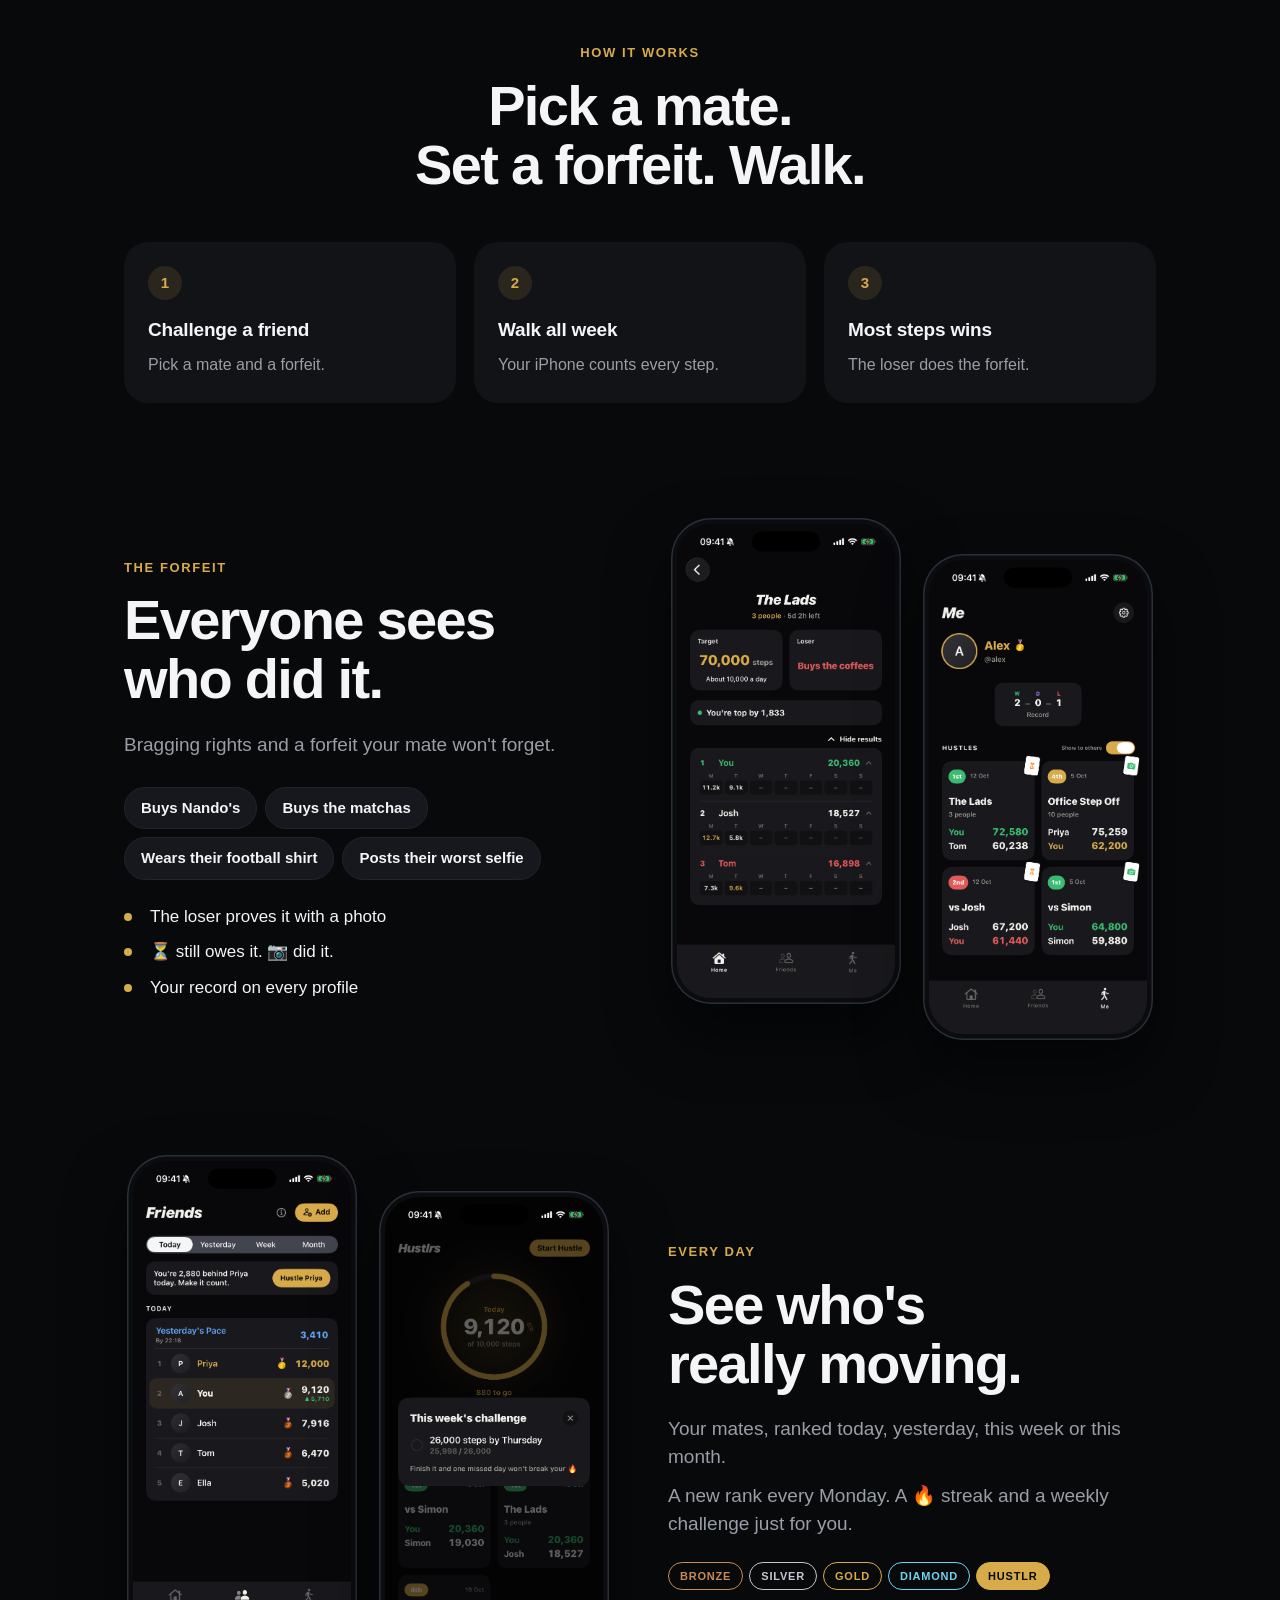
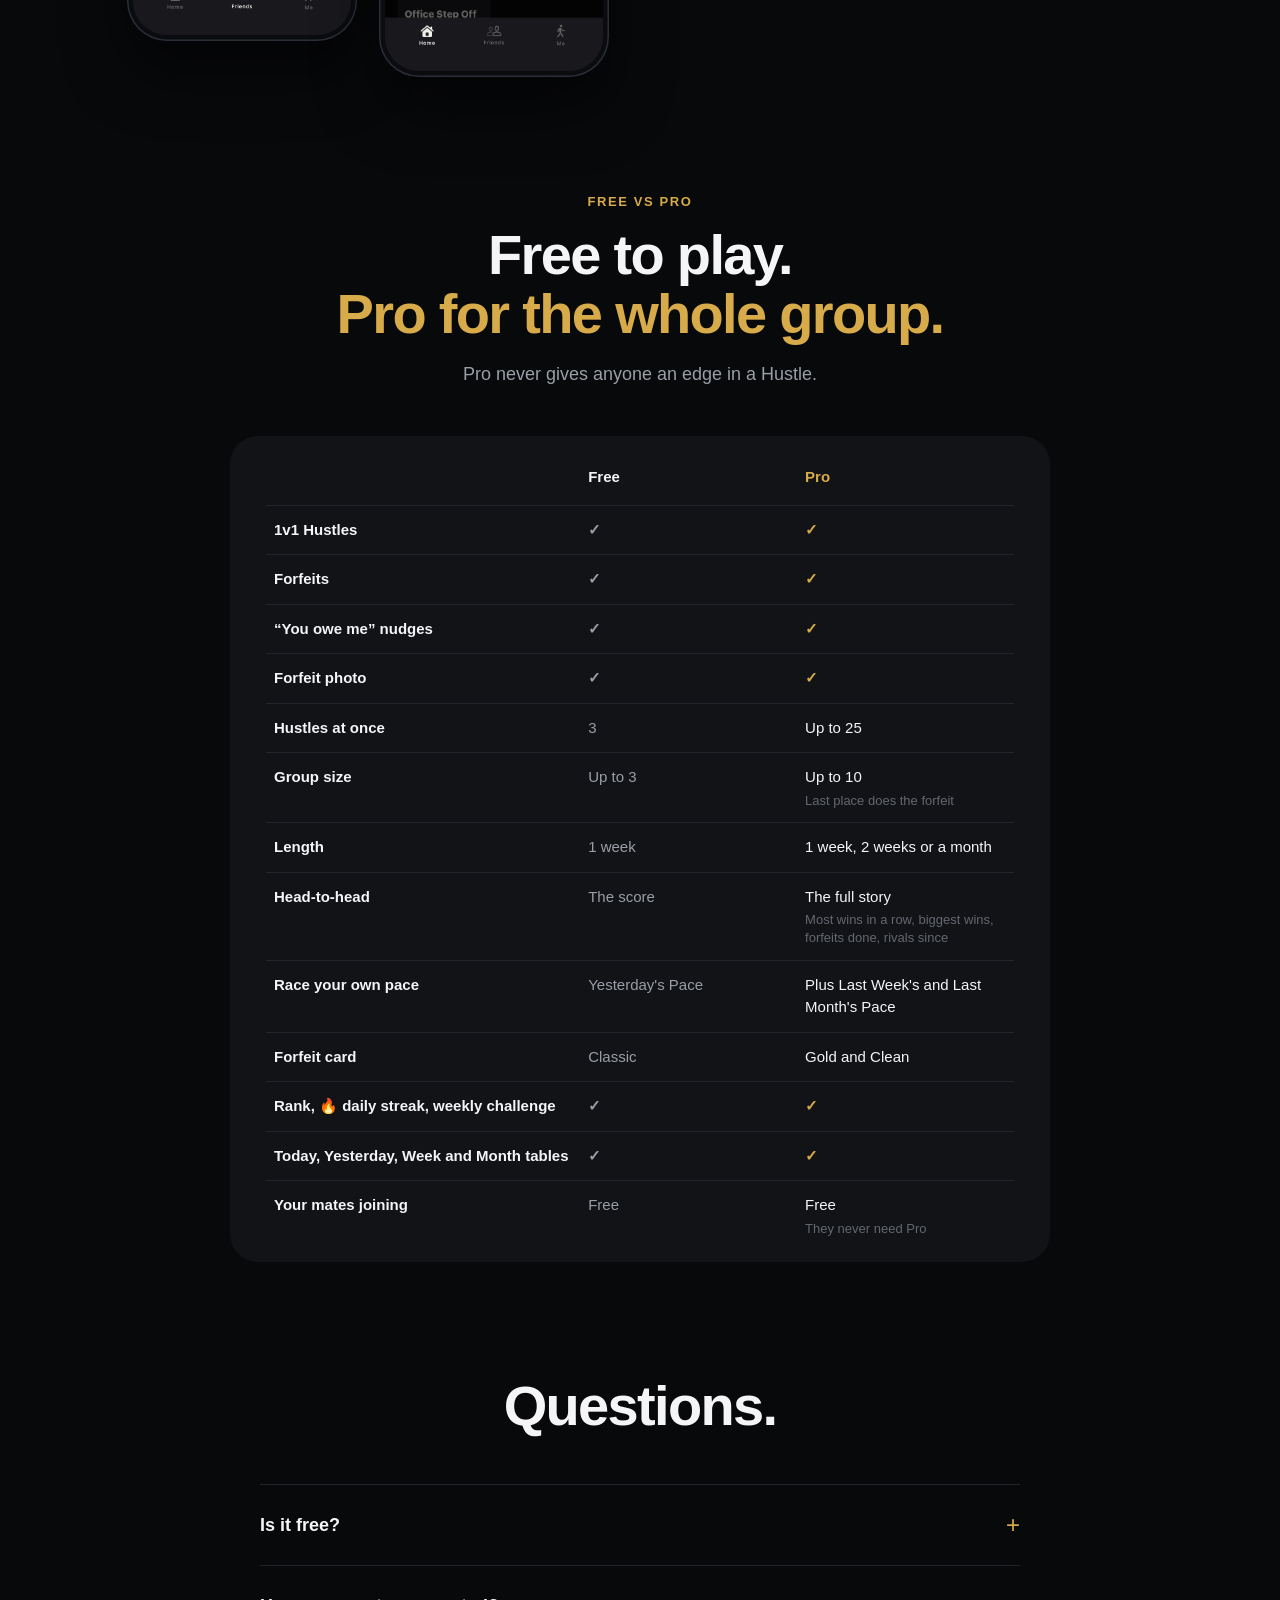
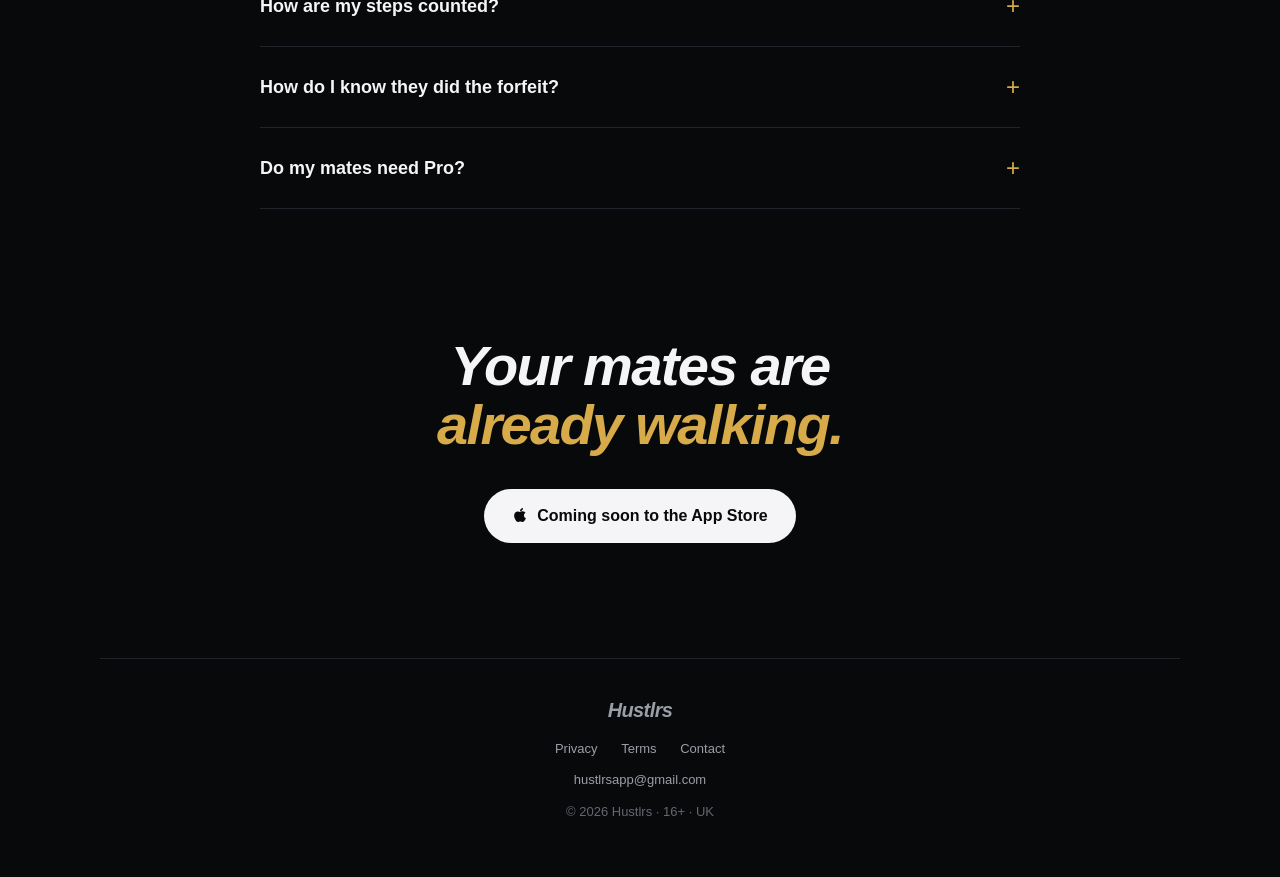
==== commit 80997f73: "Hustle page screenshot: camera icon on the forfeit tile Co-Authored-By: Claude Opus 5.5 <noreply@ant" ====
--- a/index.html
+++ b/index.html
@@ -52,7 +52,7 @@
 
       <div class="hero-phones" aria-hidden="false">
         <div class="phone phone-side"><img src="img/shot-friends.png?v=2" alt="The Friends tab ranking you and your mates on steps" width="1206" height="2622"></div>
-        <div class="phone phone-main"><img src="img/shot-hustle.png?v=4" alt="A 1v1 step challenge between two friends, with the forfeit at stake" width="1206" height="2622"></div>
+        <div class="phone phone-main"><img src="img/shot-hustle.png?v=5" alt="A 1v1 step challenge between two friends, with the forfeit at stake" width="1206" height="2622"></div>
         <div class="phone phone-side"><img src="img/shot-home.png?v=2" alt="The Hustlrs home screen with today's step ring" width="1206" height="2622"></div>
       </div>
     </section>
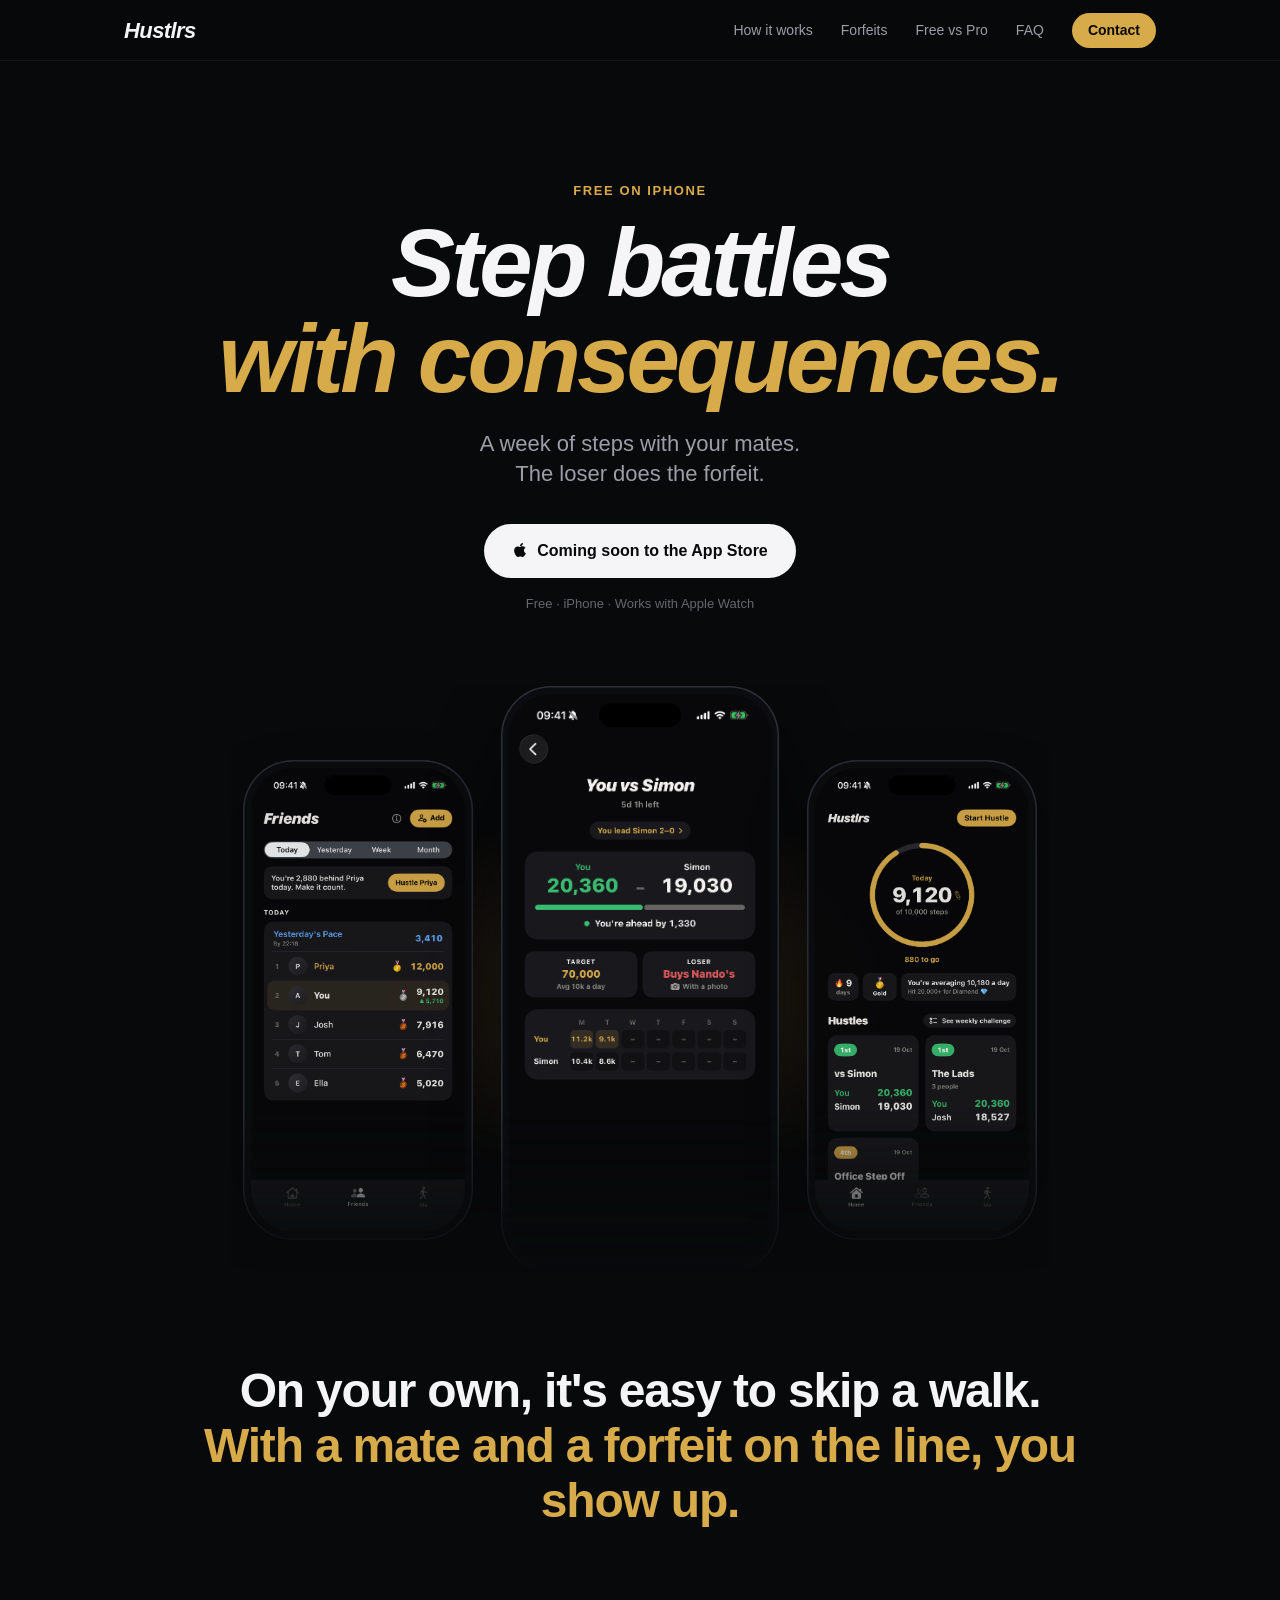
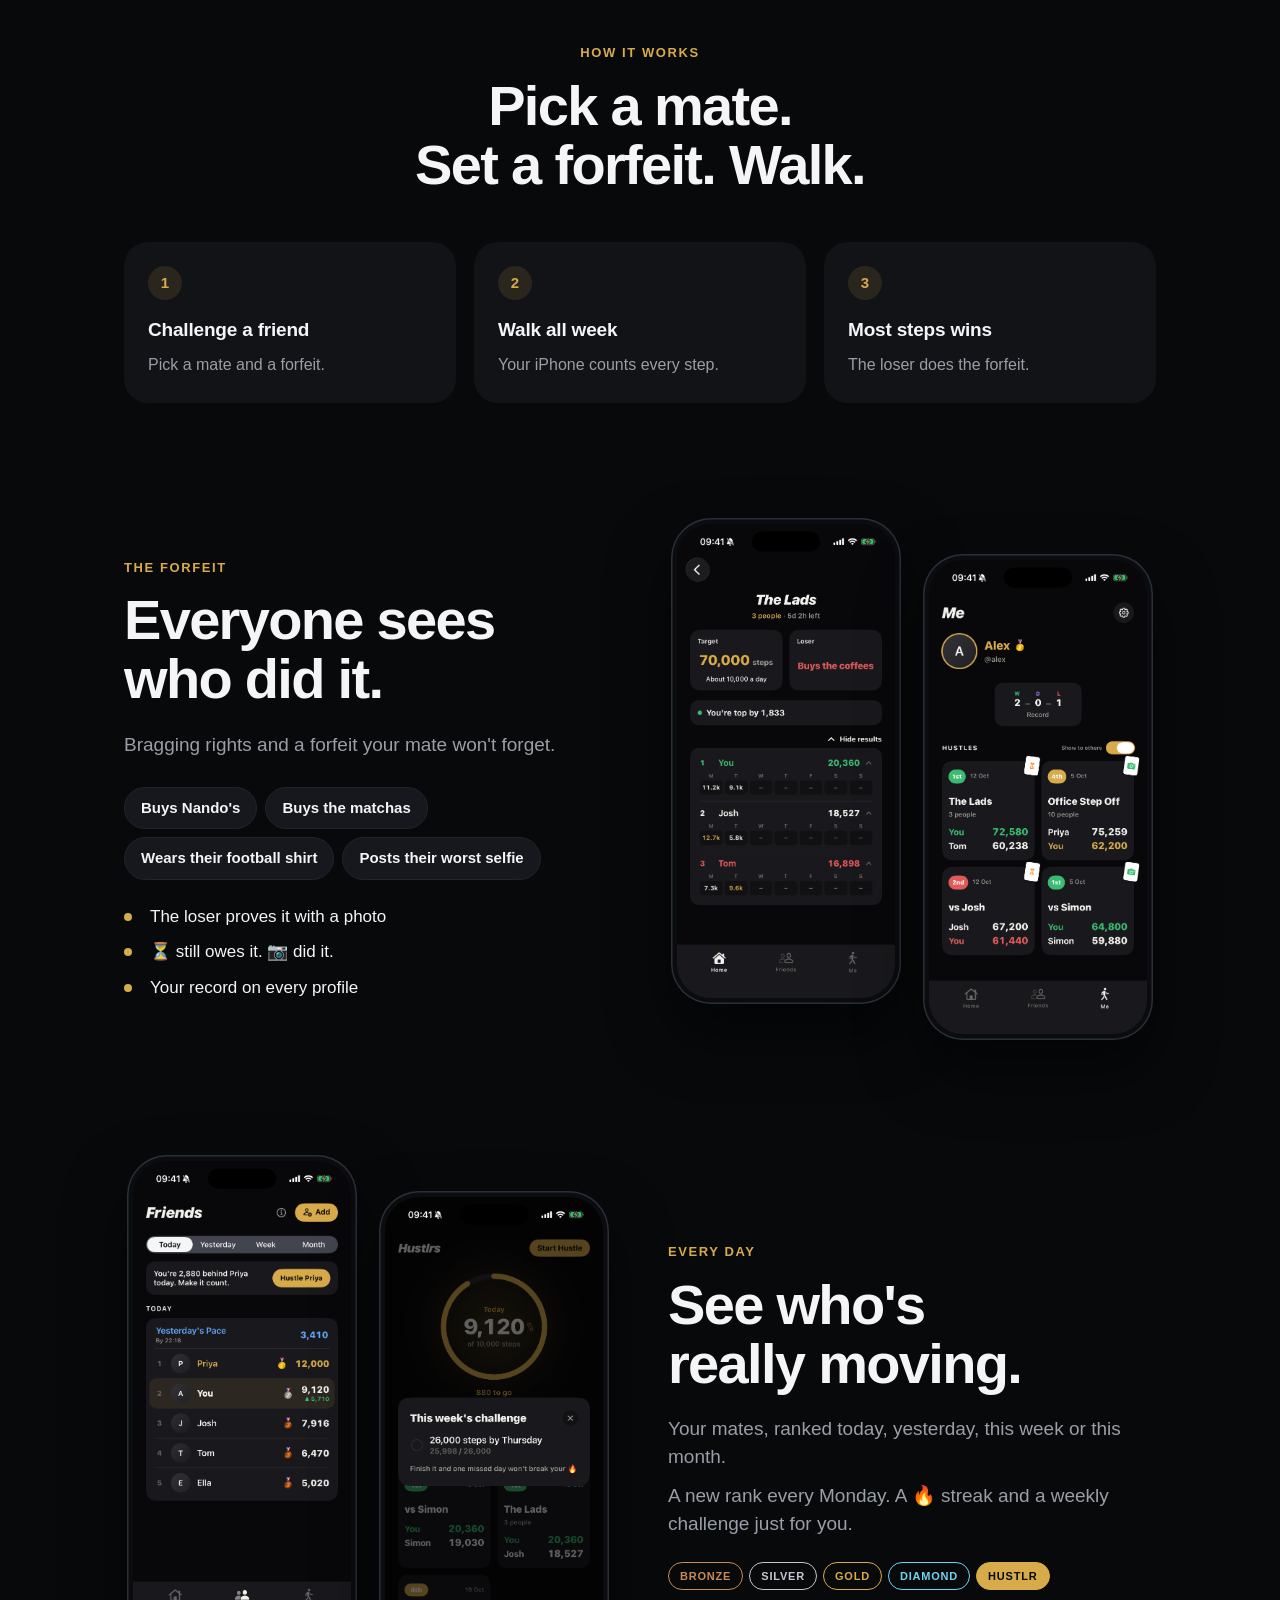
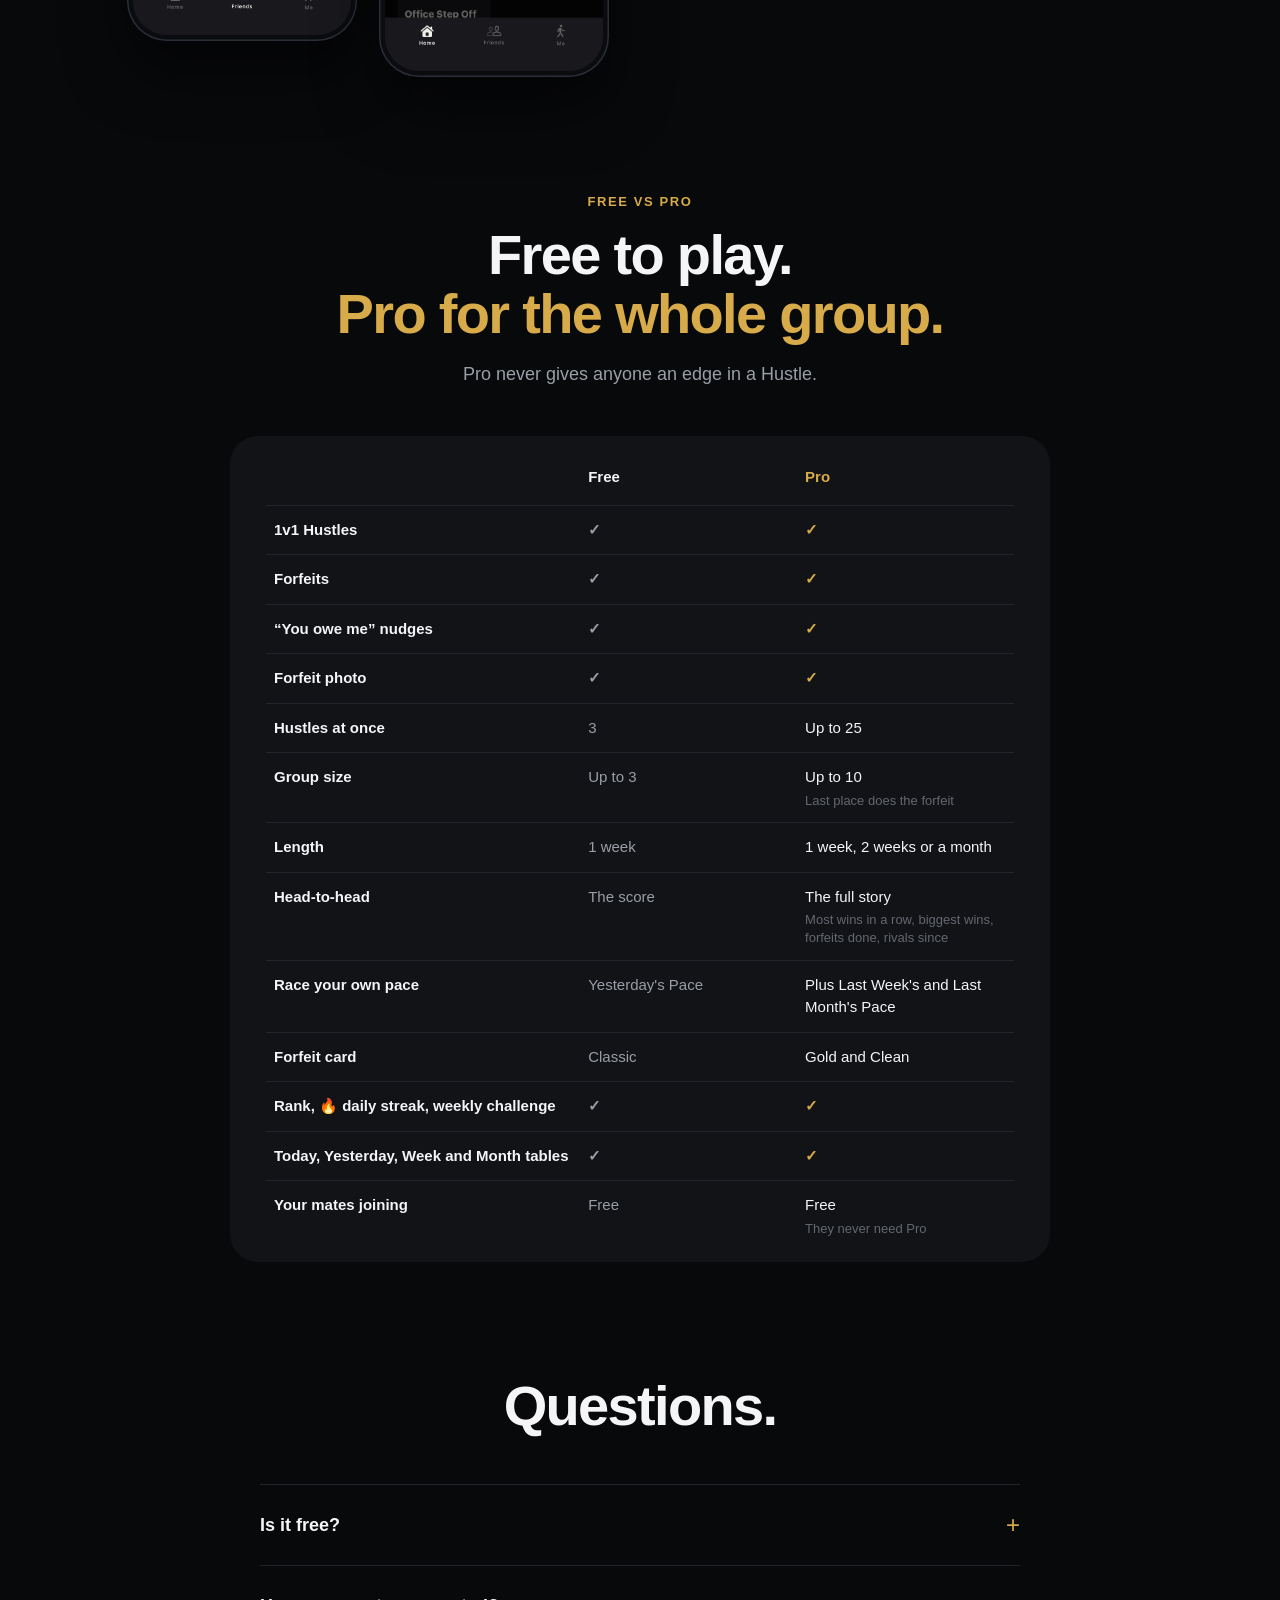
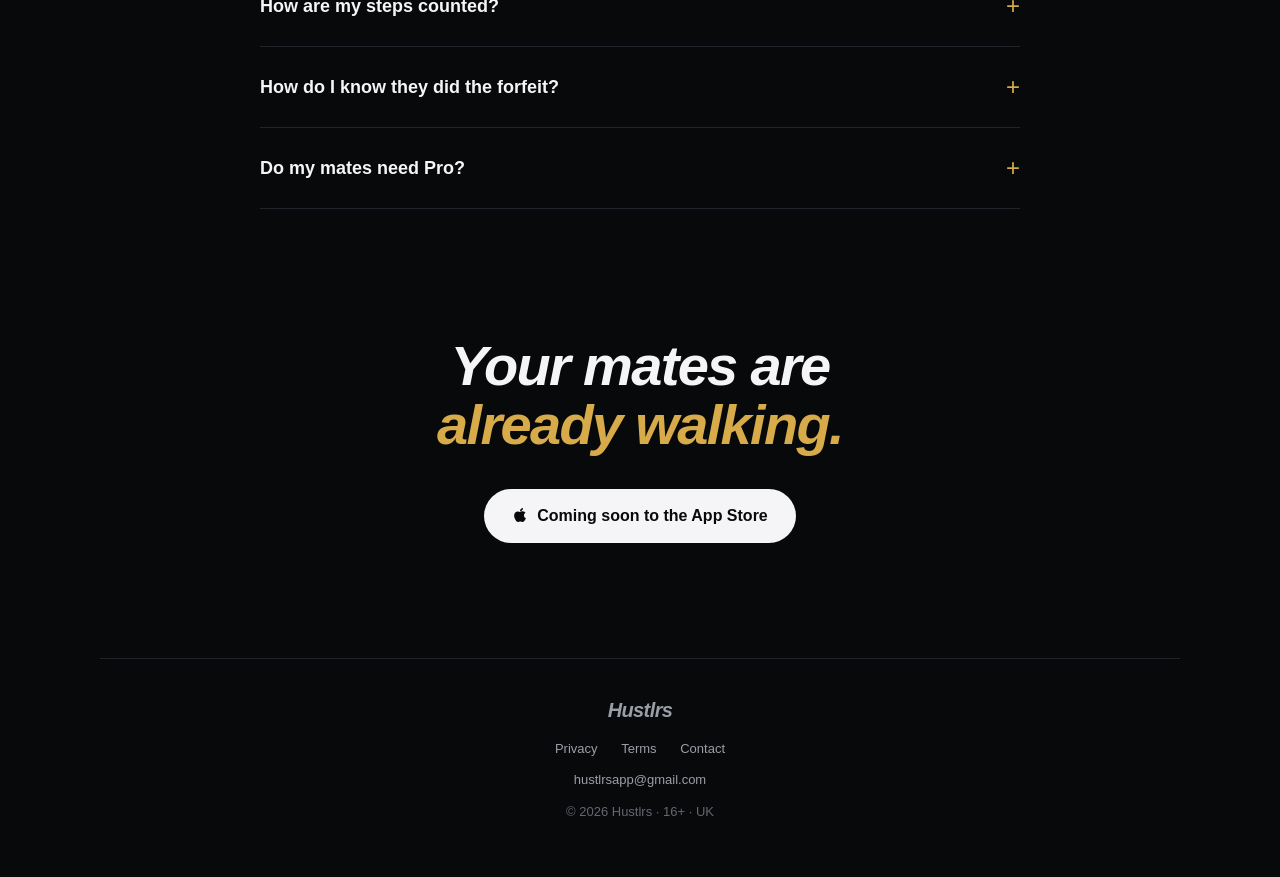
==== commit adbae5ba: "Home screenshot without the ring glow Co-Authored-By: Claude Opus 5.5 <noreply@anthropic.com> Claude" ====
--- a/index.html
+++ b/index.html
@@ -53,7 +53,7 @@
       <div class="hero-phones" aria-hidden="false">
         <div class="phone phone-side"><img src="img/shot-friends.png?v=2" alt="The Friends tab ranking you and your mates on steps" width="1206" height="2622"></div>
         <div class="phone phone-main"><img src="img/shot-hustle.png?v=5" alt="A 1v1 step challenge between two friends, with the forfeit at stake" width="1206" height="2622"></div>
-        <div class="phone phone-side"><img src="img/shot-home.png?v=2" alt="The Hustlrs home screen with today's step ring" width="1206" height="2622"></div>
+        <div class="phone phone-side"><img src="img/shot-home.png?v=3" alt="The Hustlrs home screen with today's step ring" width="1206" height="2622"></div>
       </div>
     </section>
 
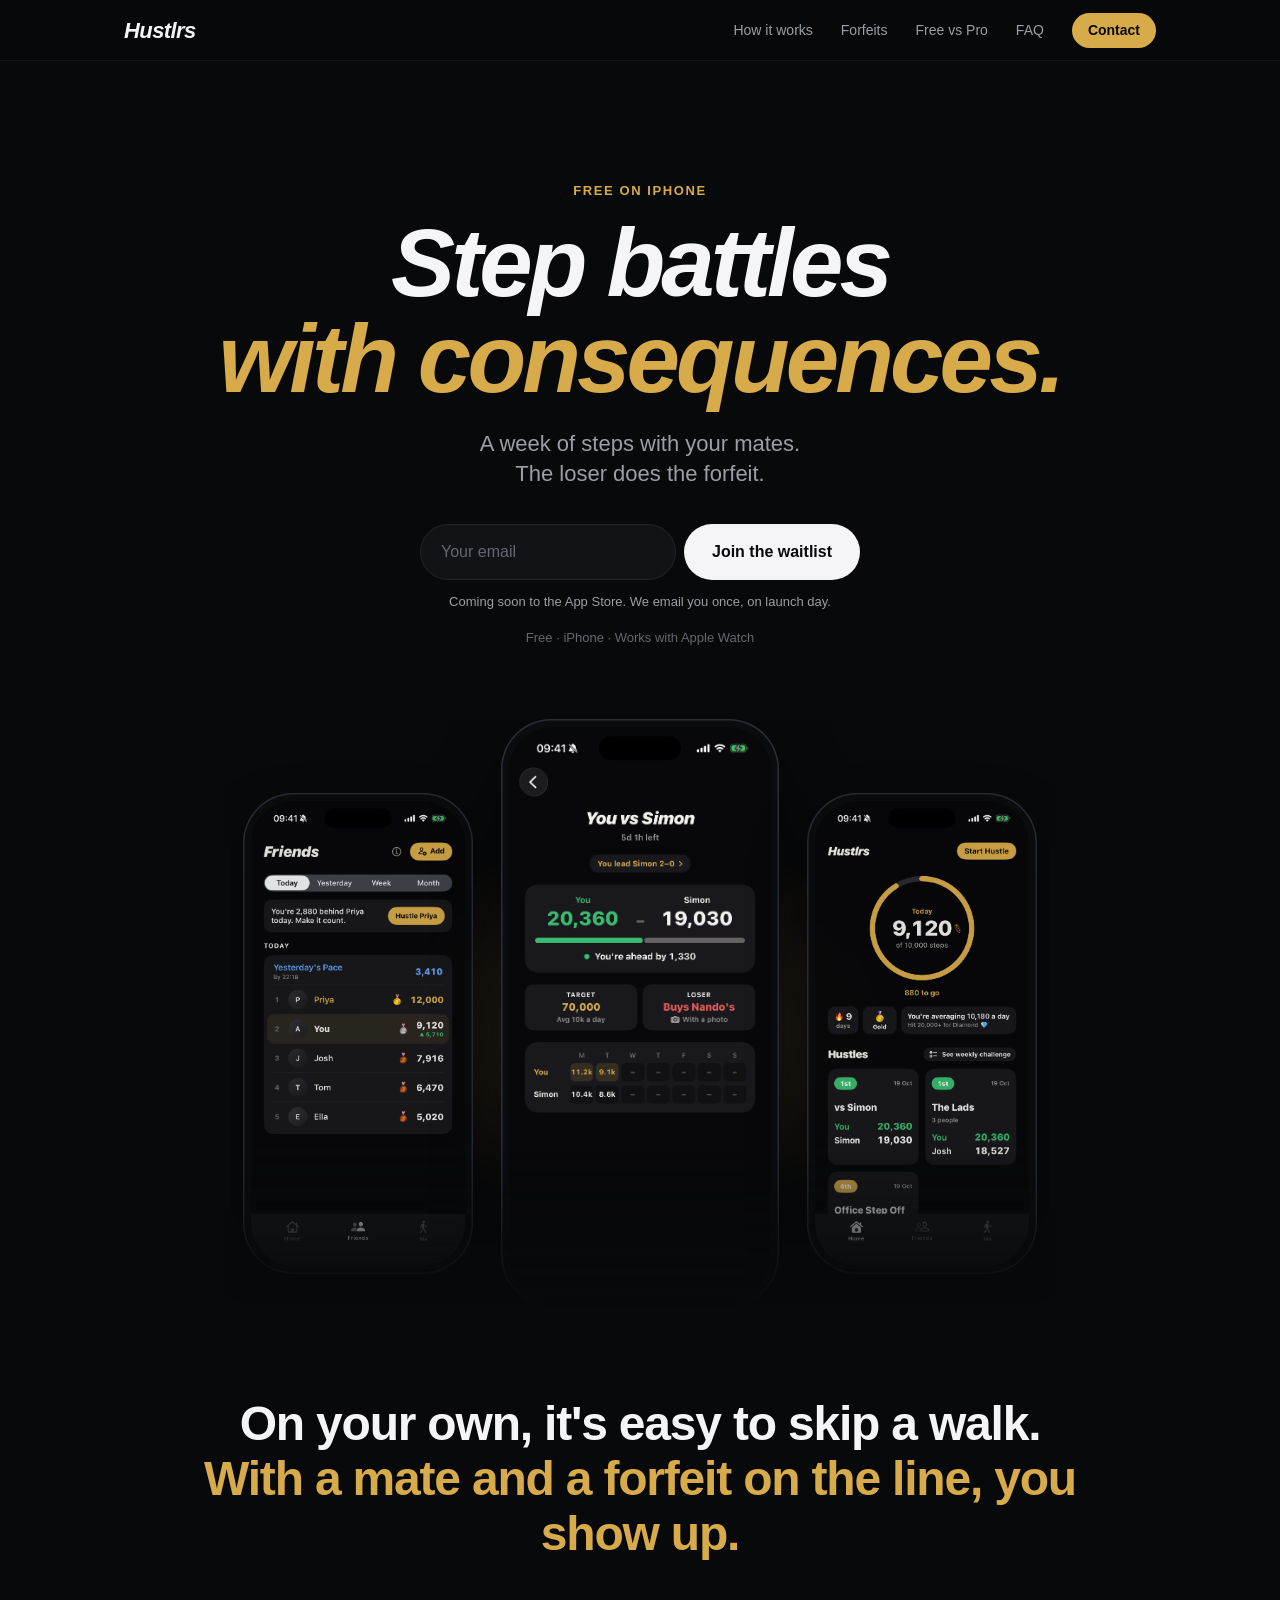
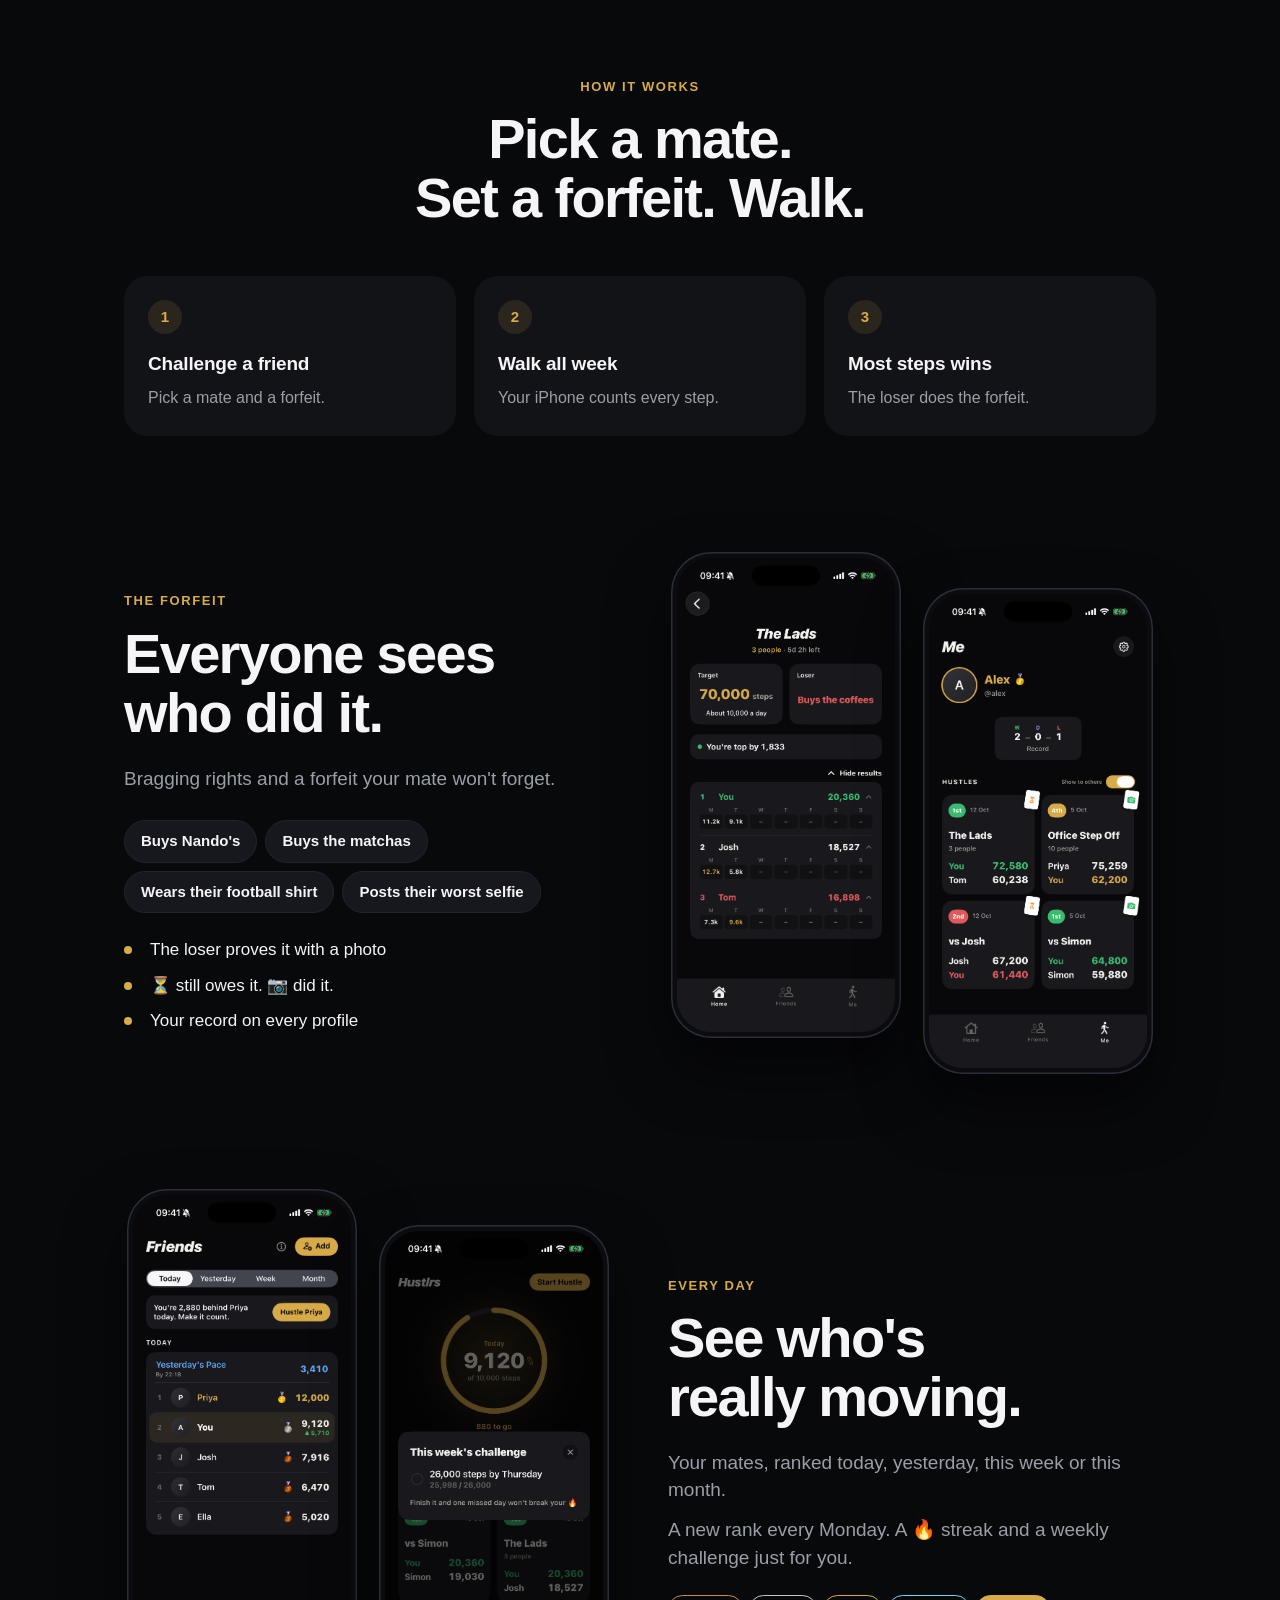
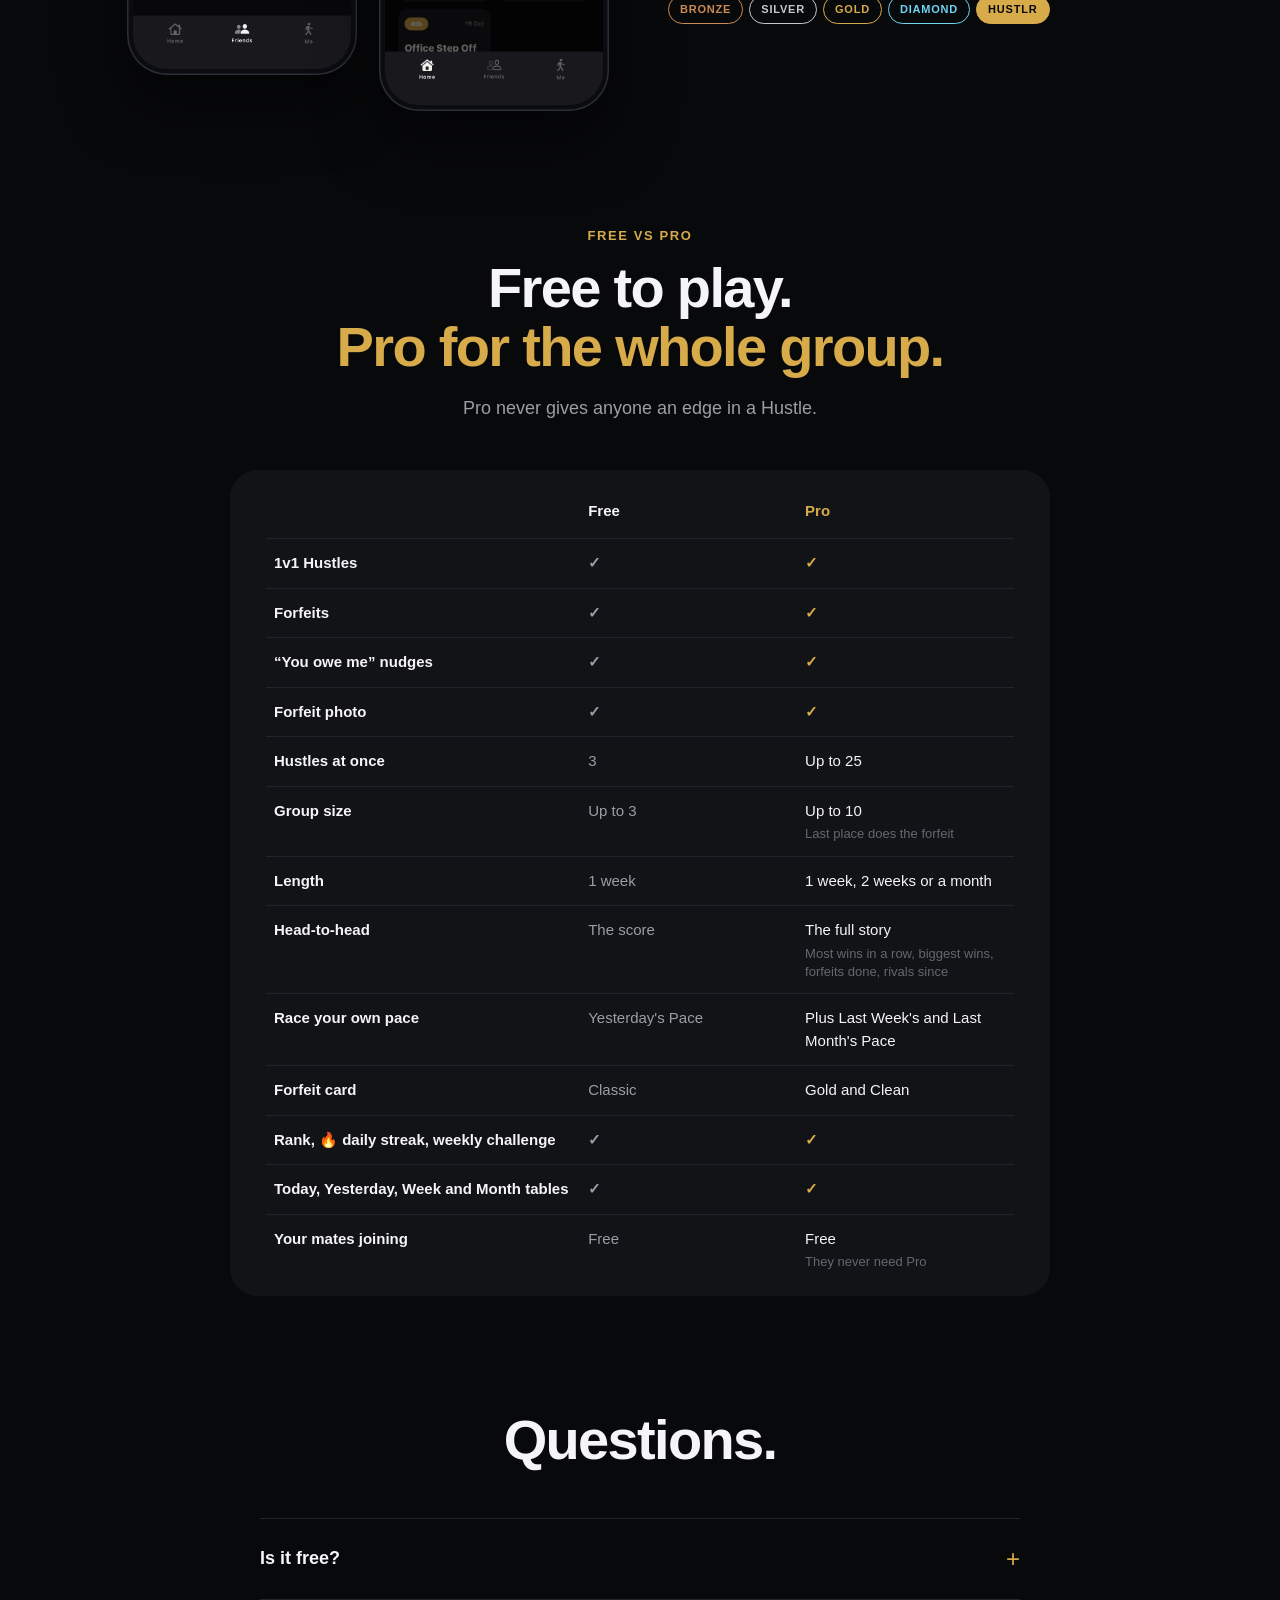
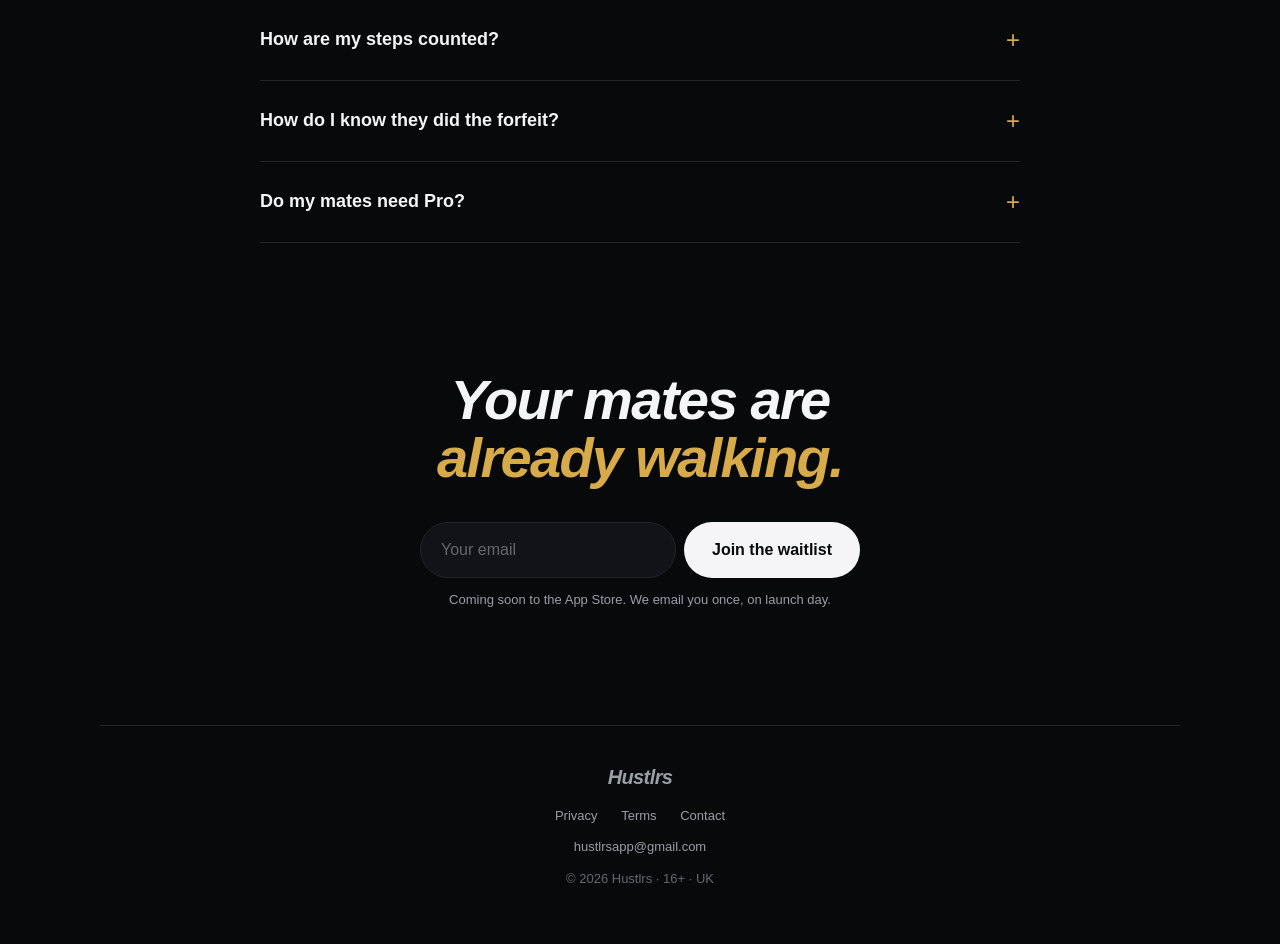
==== commit d73d60ac: "Waiting list: email form (hero + closer) via join_waitlist RPC, privacy section" ====
--- a/index.html
+++ b/index.html
@@ -20,7 +20,7 @@
   <link rel="icon" href="/favicon.ico?v=4" sizes="any">
   <link rel="icon" type="image/png" sizes="32x32" href="/img/favicon-32.png?v=2">
   <link rel="apple-touch-icon" href="/img/apple-touch-icon.png?v=2">
-  <link rel="stylesheet" href="style.css?v=51">
+  <link rel="stylesheet" href="style.css?v=52">
 </head>
 <body class="home">
   <header class="site-nav">
@@ -43,10 +43,15 @@
       <h1>Step battles<br><span class="gold">with consequences.</span></h1>
       <p class="hero-sub">A week of steps with your mates.<br>The loser does the forfeit.</p>
       <div class="hero-cta">
-        <span class="btn btn-soon" role="text" aria-label="Coming soon to the App Store">
-          <svg class="btn-apple" viewBox="0 0 384 512" width="16" height="16" fill="currentColor" aria-hidden="true"><path d="M318.7 268.7c-.2-36.7 16.4-64.4 50-84.8-18.8-26.9-47.2-41.7-84.7-44.6-35.5-2.8-74.3 20.7-88.5 20.7-15 0-49.4-19.7-76.4-19.7C63.3 141.2 4 184.8 4 273.5q0 39.3 14.4 81.2c12.8 36.7 59 126.7 107.2 125.2 25.2-.6 43-17.9 75.8-17.9 31.8 0 48.3 17.9 76.4 17.9 48.6-.7 90.4-82.5 102.6-119.3-65.2-30.7-61.7-90-61.7-91.9zm-56.6-164.2c27.3-32.4 24.8-61.9 24-72.5-24.1 1.4-52 16.4-67.9 34.9-17.5 19.8-27.8 44.3-25.6 71.9 26.1 2 49.9-11.4 69.5-34.3z"/></svg>
-          <span>Coming soon to the App Store</span>
-        </span>
+        <form class="waitlist" data-wl novalidate>
+          <label class="sr-only" for="wl-email-1">Email address</label>
+          <div class="wl-row">
+            <input id="wl-email-1" type="email" name="email" placeholder="Your email" autocomplete="email" inputmode="email" required>
+            <button class="btn" type="submit">Join the waitlist</button>
+          </div>
+          <input class="wl-hp" type="text" name="website" tabindex="-1" autocomplete="off" aria-hidden="true">
+          <p class="wl-note" aria-live="polite">Coming soon to the App Store. We email you once, on launch day.</p>
+        </form>
       </div>
       <p class="hero-meta">Free &middot; iPhone &middot; Works with Apple Watch</p>
 
@@ -248,10 +253,15 @@
     <!-- Closing CTA -->
     <section class="closer reveal">
       <h2>Your mates are<br><span class="gold">already walking.</span></h2>
-      <span class="btn btn-soon" role="text" aria-label="Coming soon to the App Store">
-        <svg class="btn-apple" viewBox="0 0 384 512" width="16" height="16" fill="currentColor" aria-hidden="true"><path d="M318.7 268.7c-.2-36.7 16.4-64.4 50-84.8-18.8-26.9-47.2-41.7-84.7-44.6-35.5-2.8-74.3 20.7-88.5 20.7-15 0-49.4-19.7-76.4-19.7C63.3 141.2 4 184.8 4 273.5q0 39.3 14.4 81.2c12.8 36.7 59 126.7 107.2 125.2 25.2-.6 43-17.9 75.8-17.9 31.8 0 48.3 17.9 76.4 17.9 48.6-.7 90.4-82.5 102.6-119.3-65.2-30.7-61.7-90-61.7-91.9zm-56.6-164.2c27.3-32.4 24.8-61.9 24-72.5-24.1 1.4-52 16.4-67.9 34.9-17.5 19.8-27.8 44.3-25.6 71.9 26.1 2 49.9-11.4 69.5-34.3z"/></svg>
-        <span>Coming soon to the App Store</span>
-      </span>
+      <form class="waitlist" data-wl novalidate>
+          <label class="sr-only" for="wl-email-2">Email address</label>
+          <div class="wl-row">
+            <input id="wl-email-2" type="email" name="email" placeholder="Your email" autocomplete="email" inputmode="email" required>
+            <button class="btn" type="submit">Join the waitlist</button>
+          </div>
+          <input class="wl-hp" type="text" name="website" tabindex="-1" autocomplete="off" aria-hidden="true">
+          <p class="wl-note" aria-live="polite">Coming soon to the App Store. We email you once, on launch day.</p>
+        </form>
     </section>
   </main>
 
@@ -399,5 +409,40 @@
       });
     })();
   </script>
+  <script>
+    // Waiting list: adds the email through join_waitlist() only. The table is private.
+    (function () {
+      var URL = 'https://bwtdpzrjaocutqxfbivf.supabase.co/rest/v1/rpc/join_waitlist';
+      var KEY = 'eyJhbGciOiJIUzI1NiIsInR5cCI6IkpXVCJ9.eyJpc3MiOiJzdXBhYmFzZSIsInJlZiI6ImJ3dGRwenJqYW9jdXRxeGZiaXZmIiwicm9sZSI6ImFub24iLCJpYXQiOjE3Nzk2NTIzMjIsImV4cCI6MjA5NTIyODMyMn0.pLYIoM4zOFwxbh0tueXaCQR_vhg6i3-3ZQQ9XzUxRoc';
+      var params = new URLSearchParams(location.search);
+      var source = (params.get('ref') || params.get('utm_source') || 'site').slice(0, 40);
+      document.querySelectorAll('form[data-wl]').forEach(function (f) {
+        var note = f.querySelector('.wl-note');
+        var btn = f.querySelector('button');
+        f.addEventListener('submit', function (e) {
+          e.preventDefault();
+          if (f.website.value) return;
+          var email = f.email.value.trim();
+          if (!/^[^@\s]+@[^@\s]+\.[^@\s]+$/.test(email)) {
+            note.textContent = 'Please enter a valid email.'; note.className = 'wl-note wl-err'; return;
+          }
+          btn.disabled = true;
+          fetch(URL, {
+            method: 'POST',
+            headers: { 'apikey': KEY, 'Authorization': 'Bearer ' + KEY, 'Content-Type': 'application/json' },
+            body: JSON.stringify({ p_email: email, p_source: source })
+          }).then(function (r) {
+            if (!r.ok) throw new Error(r.status);
+            f.querySelector('.wl-row').remove();
+            note.textContent = "You're on the list. We'll email you when Hustlrs is live.";
+            note.className = 'wl-note wl-ok';
+          }).catch(function () {
+            btn.disabled = false;
+            note.textContent = 'Something went wrong. Please try again.'; note.className = 'wl-note wl-err';
+          });
+        });
+      });
+    })();
+  </script>
 </body>
 </html>
--- a/style.css
+++ b/style.css
@@ -412,3 +412,25 @@
   .reveal-on .reveal { opacity: 1; transform: none; }
   .shot:hover { transform: none; }
 }
+
+/* ---------- waiting list ---------- */
+.waitlist { width: 100%; max-width: 440px; margin: 0 auto; }
+.wl-row { display: flex; gap: 8px; }
+.wl-row input {
+  flex: 1 1 auto; min-width: 0;
+  background: var(--surface); color: var(--text);
+  border: 1px solid var(--border); border-radius: 999px;
+  padding: 15px 20px; font: inherit; font-size: 16px;
+}
+.wl-row input::placeholder { color: var(--dim); }
+.wl-row input:focus { outline: none; border-color: var(--gold); }
+.waitlist .btn { border: 0; cursor: pointer; font-family: inherit; white-space: nowrap; }
+.waitlist .btn:disabled { opacity: 0.6; cursor: default; }
+.wl-hp { position: absolute; left: -9999px; width: 1px; height: 1px; opacity: 0; }
+.wl-note { font-size: 13px; color: var(--muted); margin-top: 12px; }
+.wl-ok { color: var(--green); font-size: 15px; font-weight: 600; }
+.wl-err { color: #ff6b6b; }
+@media (max-width: 480px) {
+  .wl-row { flex-direction: column; }
+  .waitlist .btn { justify-content: center; }
+}
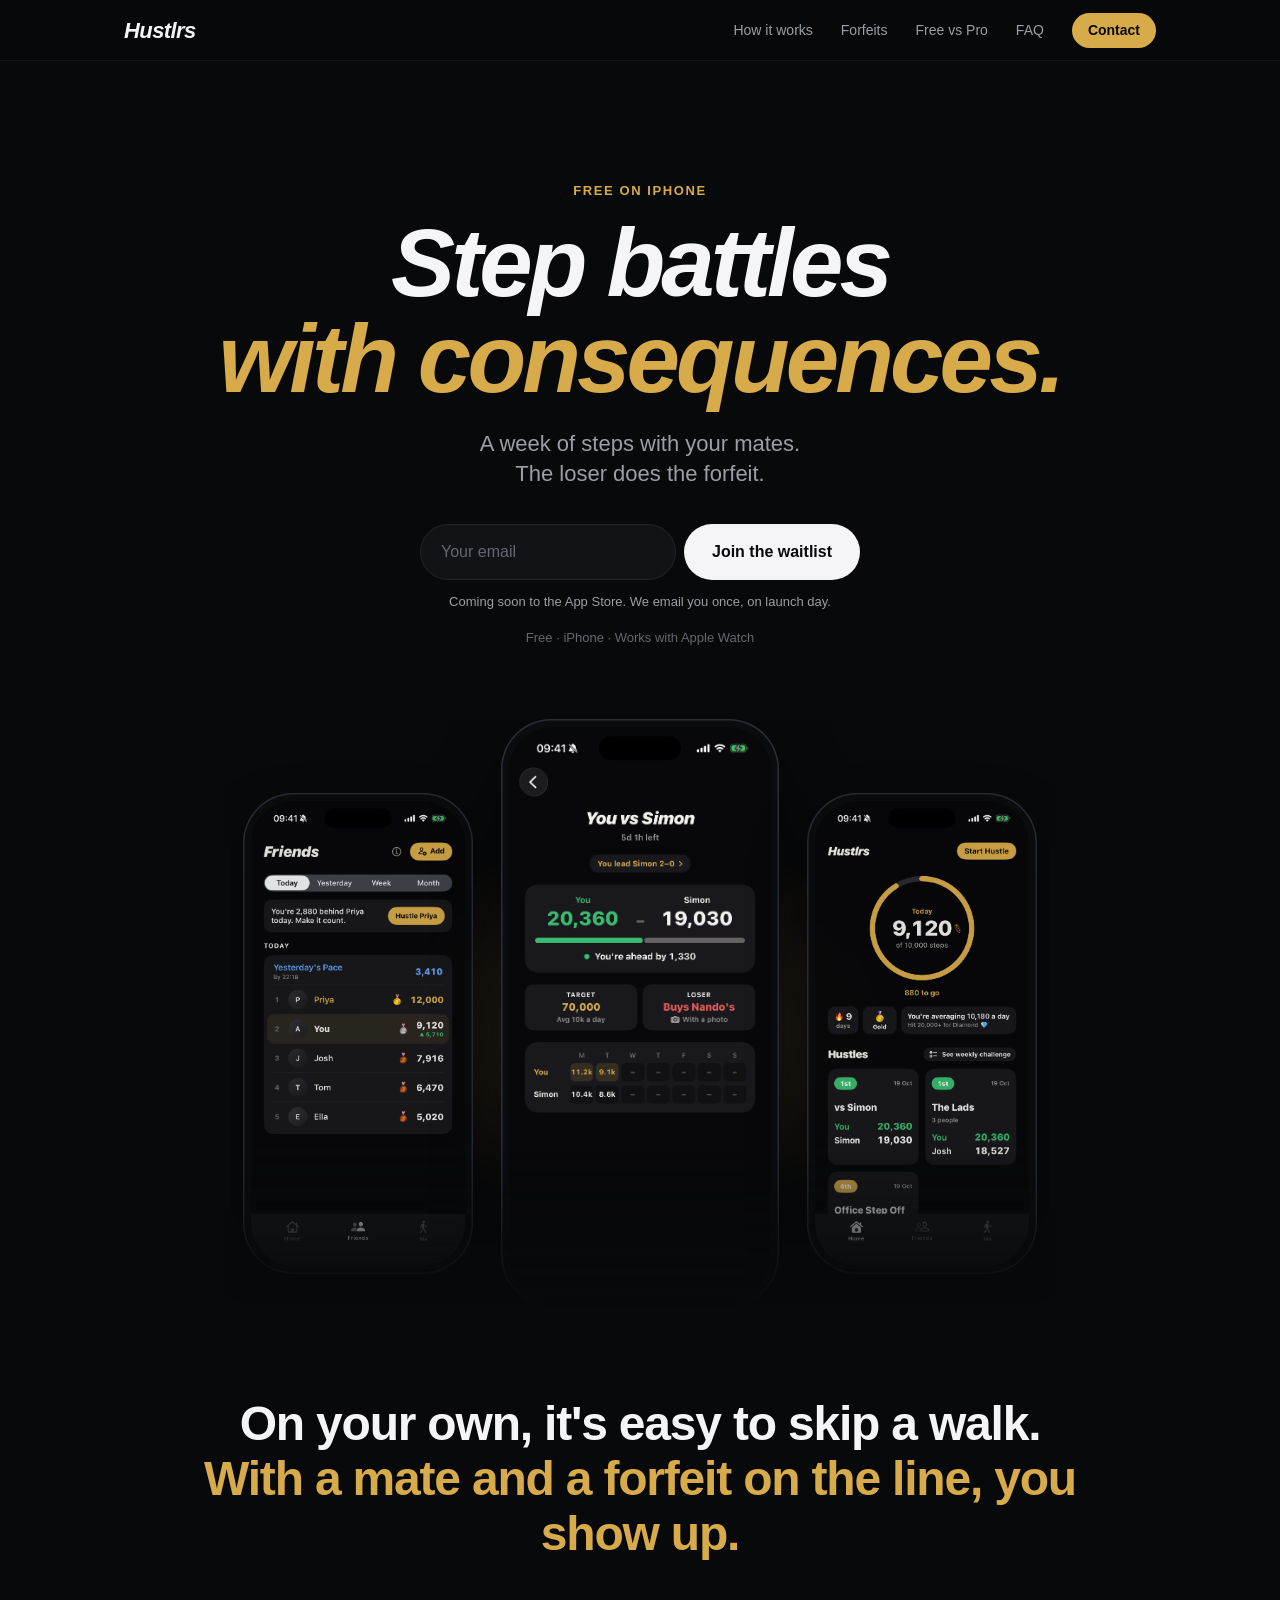
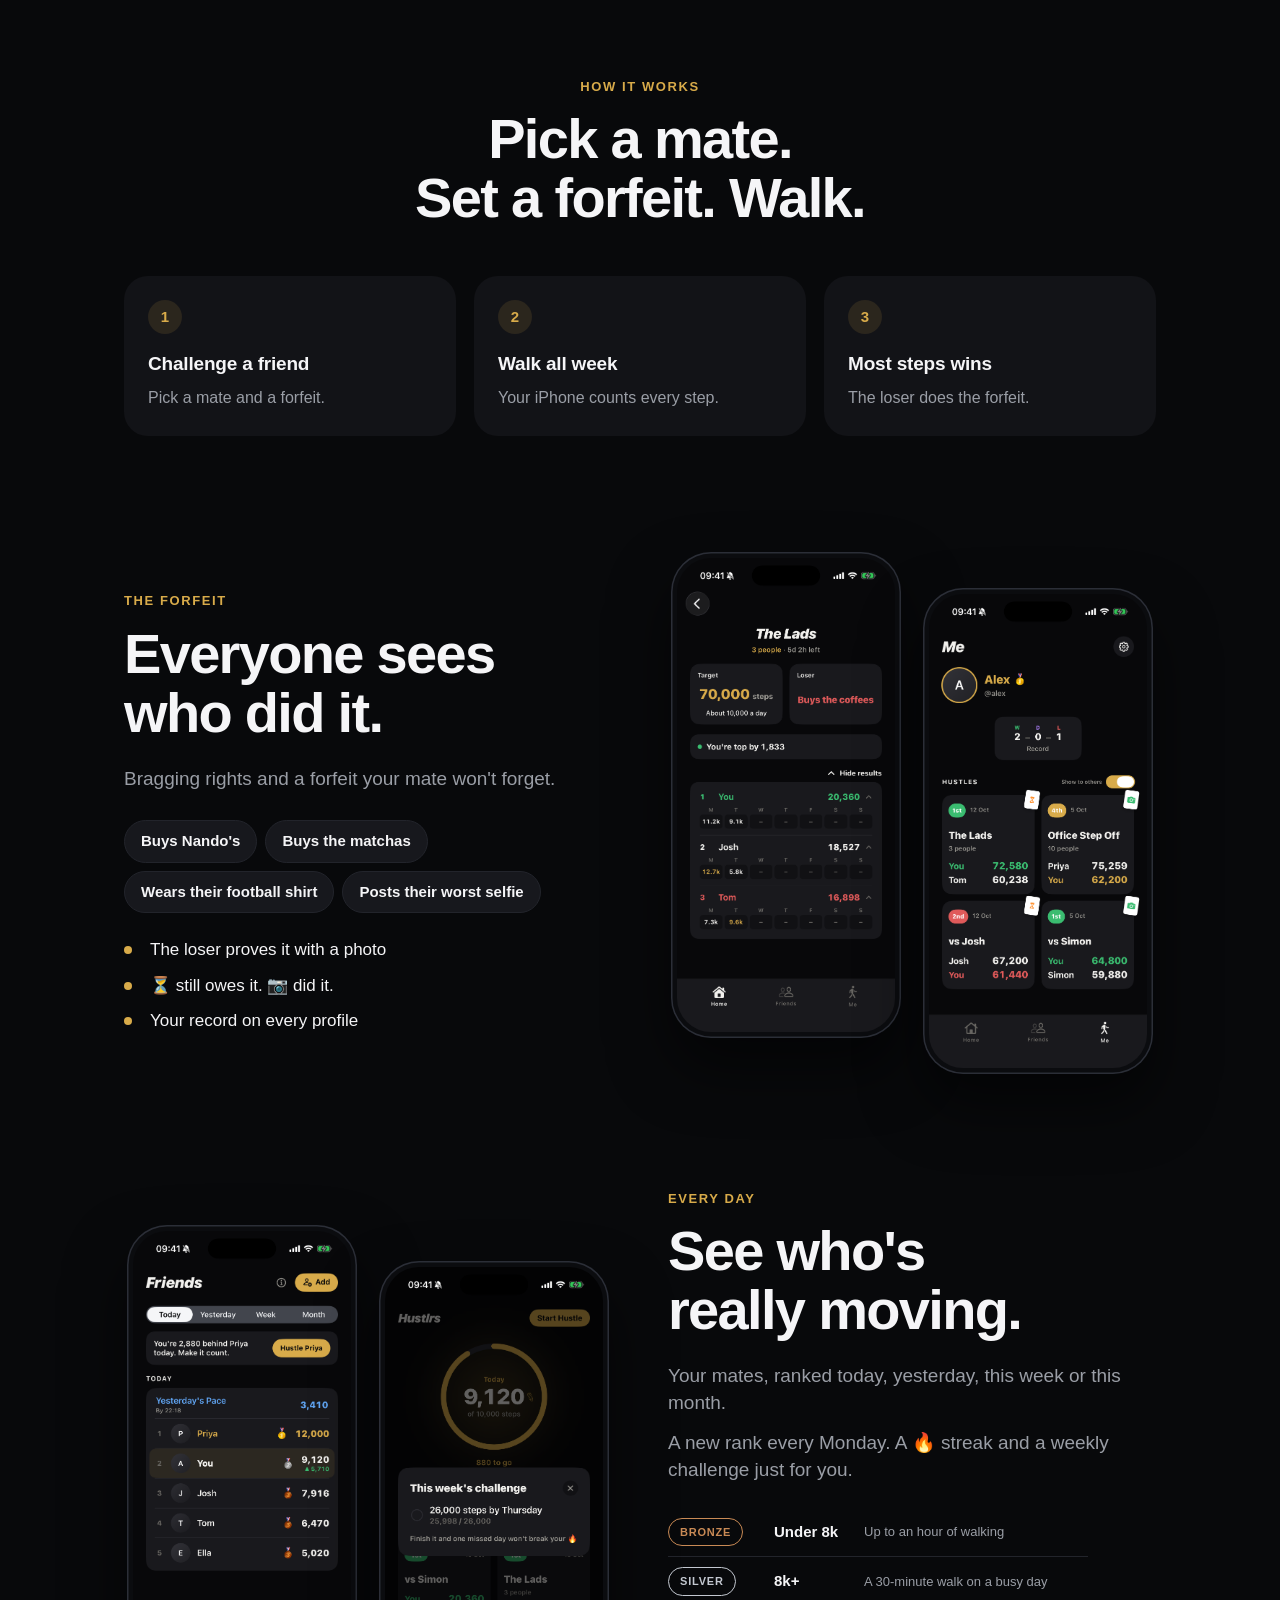
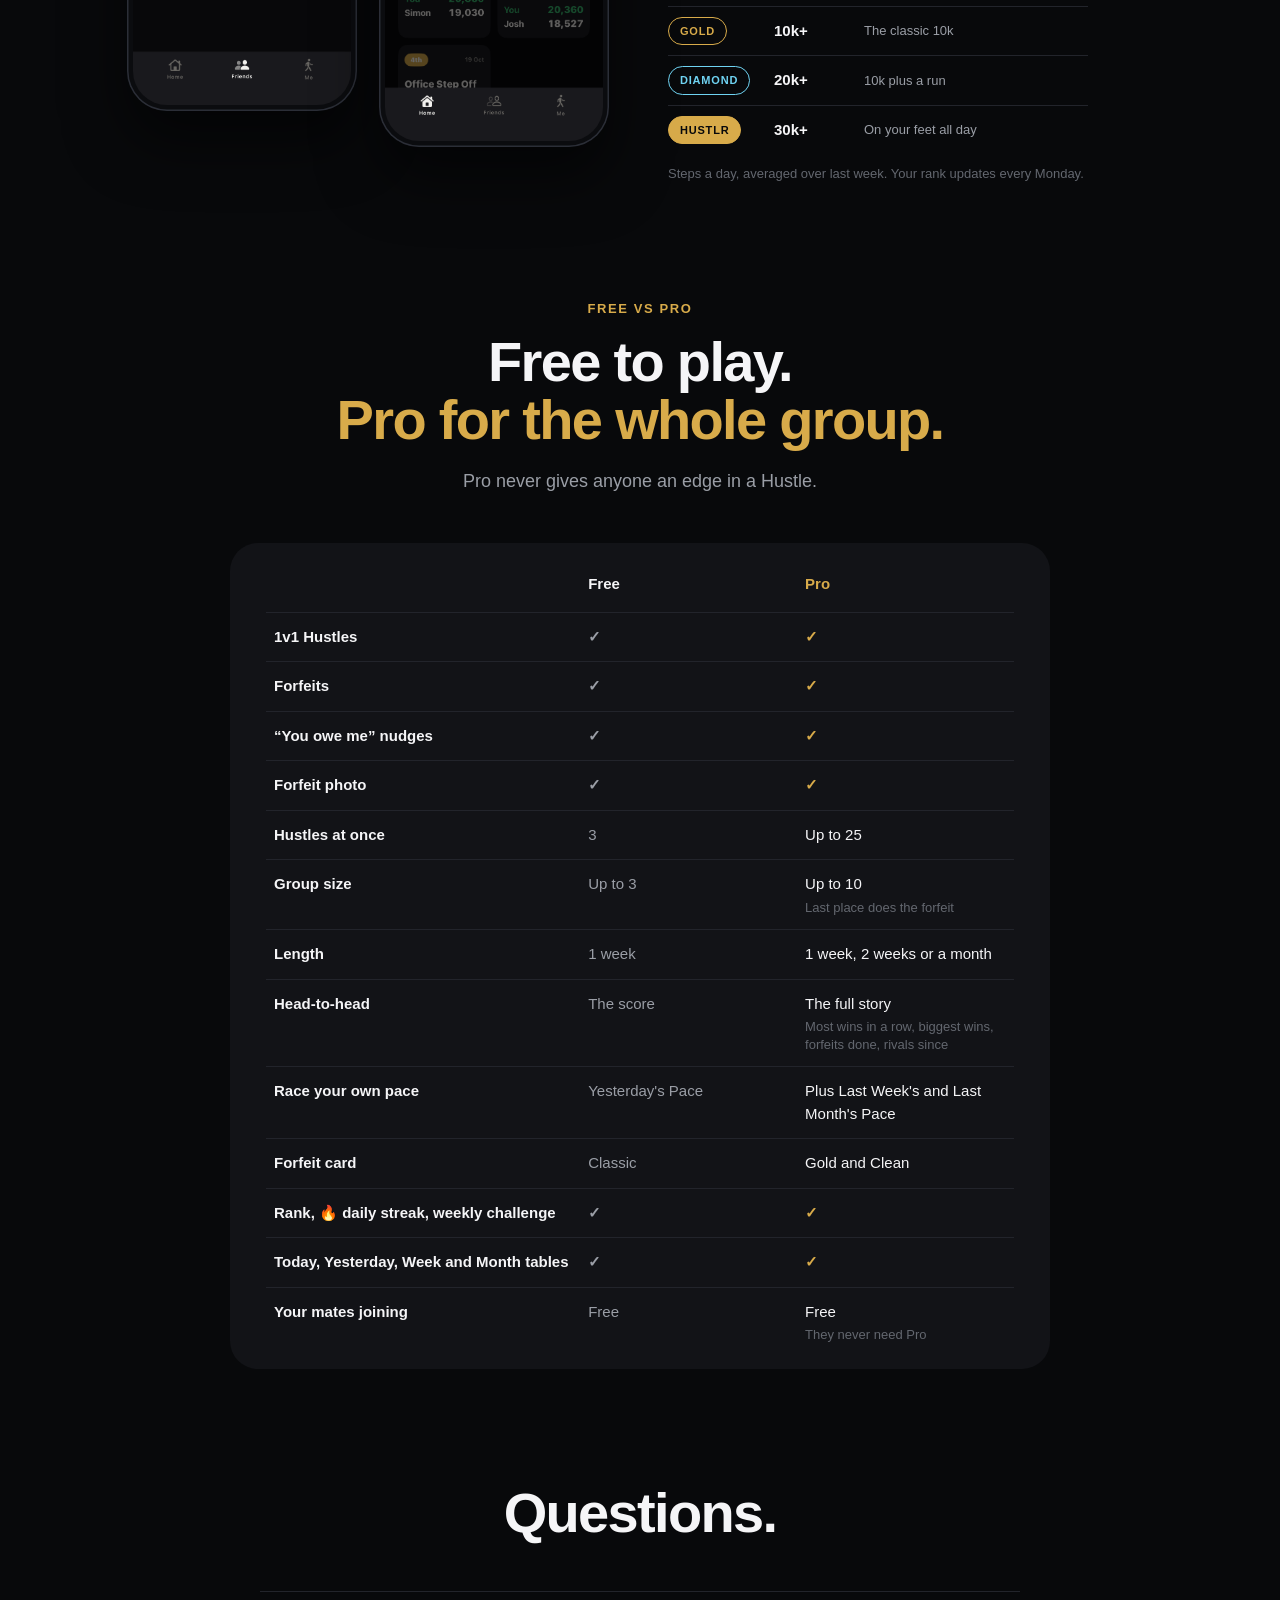
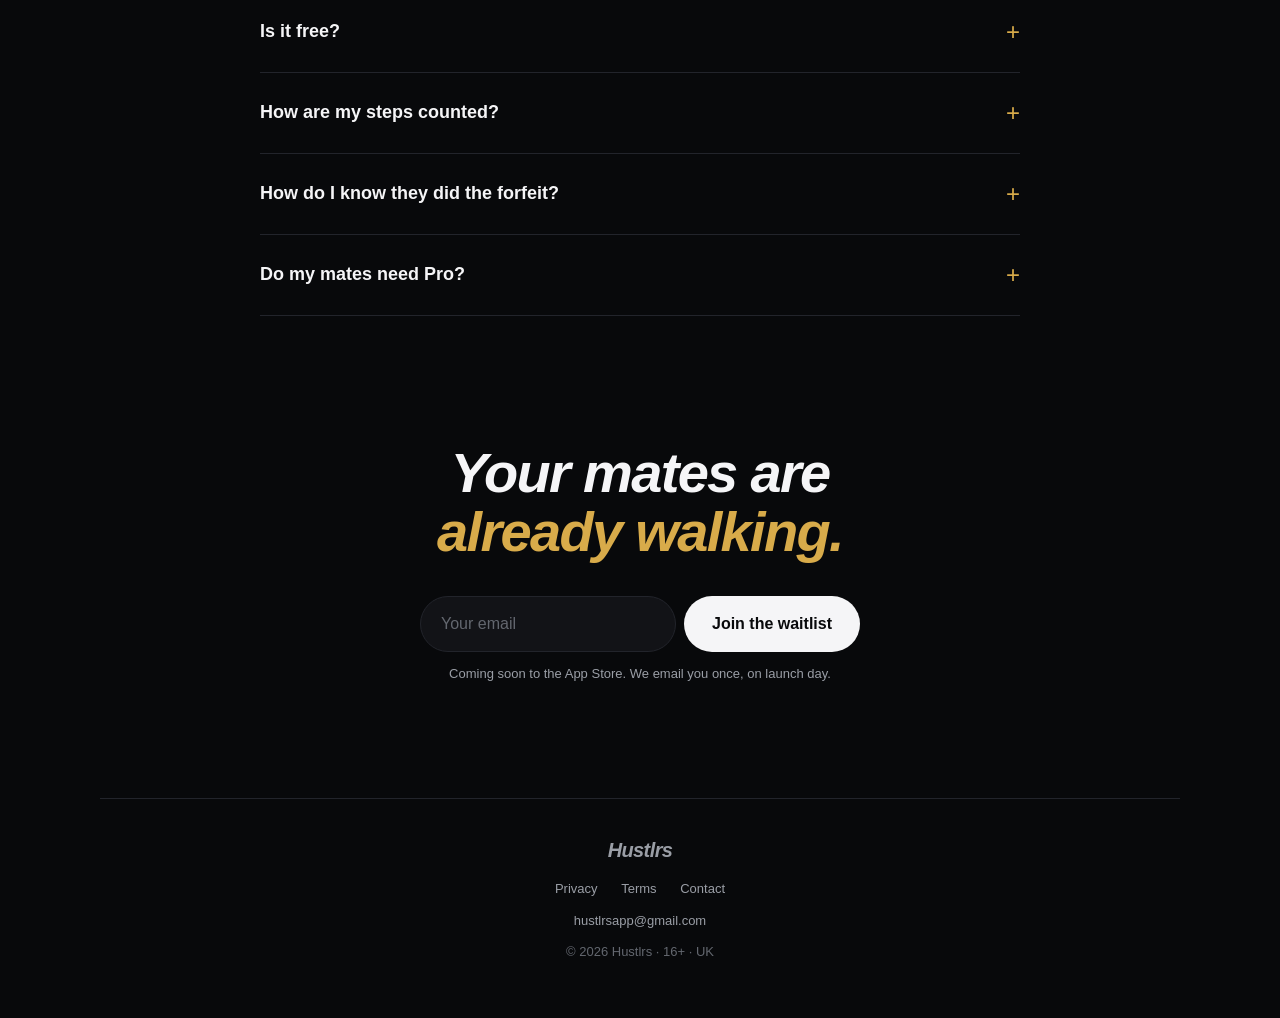
==== commit 5d34e9fd: "Ranks: show what each tier means (steps a day + what it looks like), matching the app's HustleTier" ====
--- a/index.html
+++ b/index.html
@@ -20,7 +20,7 @@
   <link rel="icon" href="/favicon.ico?v=4" sizes="any">
   <link rel="icon" type="image/png" sizes="32x32" href="/img/favicon-32.png?v=2">
   <link rel="apple-touch-icon" href="/img/apple-touch-icon.png?v=2">
-  <link rel="stylesheet" href="style.css?v=52">
+  <link rel="stylesheet" href="style.css?v=53">
 </head>
 <body class="home">
   <header class="site-nav">
@@ -123,13 +123,14 @@
         <h2>See who's<br>really moving.</h2>
         <p class="feature-text">Your mates, ranked today, yesterday, this week or this month.</p>
         <p class="feature-text">A new rank every Monday. A &#128293; streak and a weekly challenge just for you.</p>
-        <ul class="badges" aria-label="Ranks">
-          <li class="b-bronze">Bronze</li>
-          <li class="b-silver">Silver</li>
-          <li class="b-gold">Gold</li>
-          <li class="b-diamond">Diamond</li>
-          <li class="b-hustlr">Hustlr</li>
+        <ul class="ranks" aria-label="Ranks, by your average steps a day last week">
+          <li><span class="rank b-bronze">Bronze</span><span class="rank-steps">Under 8k</span><span class="rank-what">Up to an hour of walking</span></li>
+          <li><span class="rank b-silver">Silver</span><span class="rank-steps">8k+</span><span class="rank-what">A 30-minute walk on a busy day</span></li>
+          <li><span class="rank b-gold">Gold</span><span class="rank-steps">10k+</span><span class="rank-what">The classic 10k</span></li>
+          <li><span class="rank b-diamond">Diamond</span><span class="rank-steps">20k+</span><span class="rank-what">10k plus a run</span></li>
+          <li><span class="rank b-hustlr">Hustlr</span><span class="rank-steps">30k+</span><span class="rank-what">On your feet all day</span></li>
         </ul>
+        <p class="ranks-note">Steps a day, averaged over last week. Your rank updates every Monday.</p>
       </div>
       <div class="feature-shot feature-shots">
         <div class="shot"><img src="img/shot-friends.png?v=2" alt="The Friends tab ranking you and your friends on steps" width="1206" height="2622" loading="lazy"></div>
--- a/style.css
+++ b/style.css
@@ -236,7 +236,7 @@
 }
 
 .badges { list-style: none; display: flex; flex-wrap: wrap; gap: 6px; margin-top: 24px; }
-.badges li {
+.badges li, .rank {
   font-size: 11px; font-weight: 800; letter-spacing: 0.8px; text-transform: uppercase;
   padding: 5px 11px; border-radius: 999px; border: 1px solid currentColor;
 }
@@ -245,6 +245,20 @@
 .b-gold { color: var(--gold); }
 .b-diamond { color: #6fd3f2; }
 .b-hustlr { color: #08090b; background: var(--gold); border-color: var(--gold) !important; }
+
+.ranks { list-style: none; margin-top: 24px; max-width: 420px; }
+.ranks li {
+  display: grid; grid-template-columns: 96px 80px 1fr; align-items: center; gap: 10px;
+  padding: 10px 0; border-bottom: 1px solid var(--border);
+}
+.ranks li:last-child { border-bottom: 0; }
+.rank { justify-self: start; }
+.rank-steps { white-space: nowrap; font-weight: 800; font-size: 15px; color: var(--text); font-variant-numeric: tabular-nums; }
+.rank-what { font-size: 13px; color: var(--muted); }
+.ranks-note { font-size: 13px; color: var(--dim); margin-top: 10px; }
+@media (max-width: 480px) {
+  .ranks li { grid-template-columns: 88px 84px 1fr; gap: 8px; }
+}
 
 /* ---------- Free vs Pro ---------- */
 .compare {
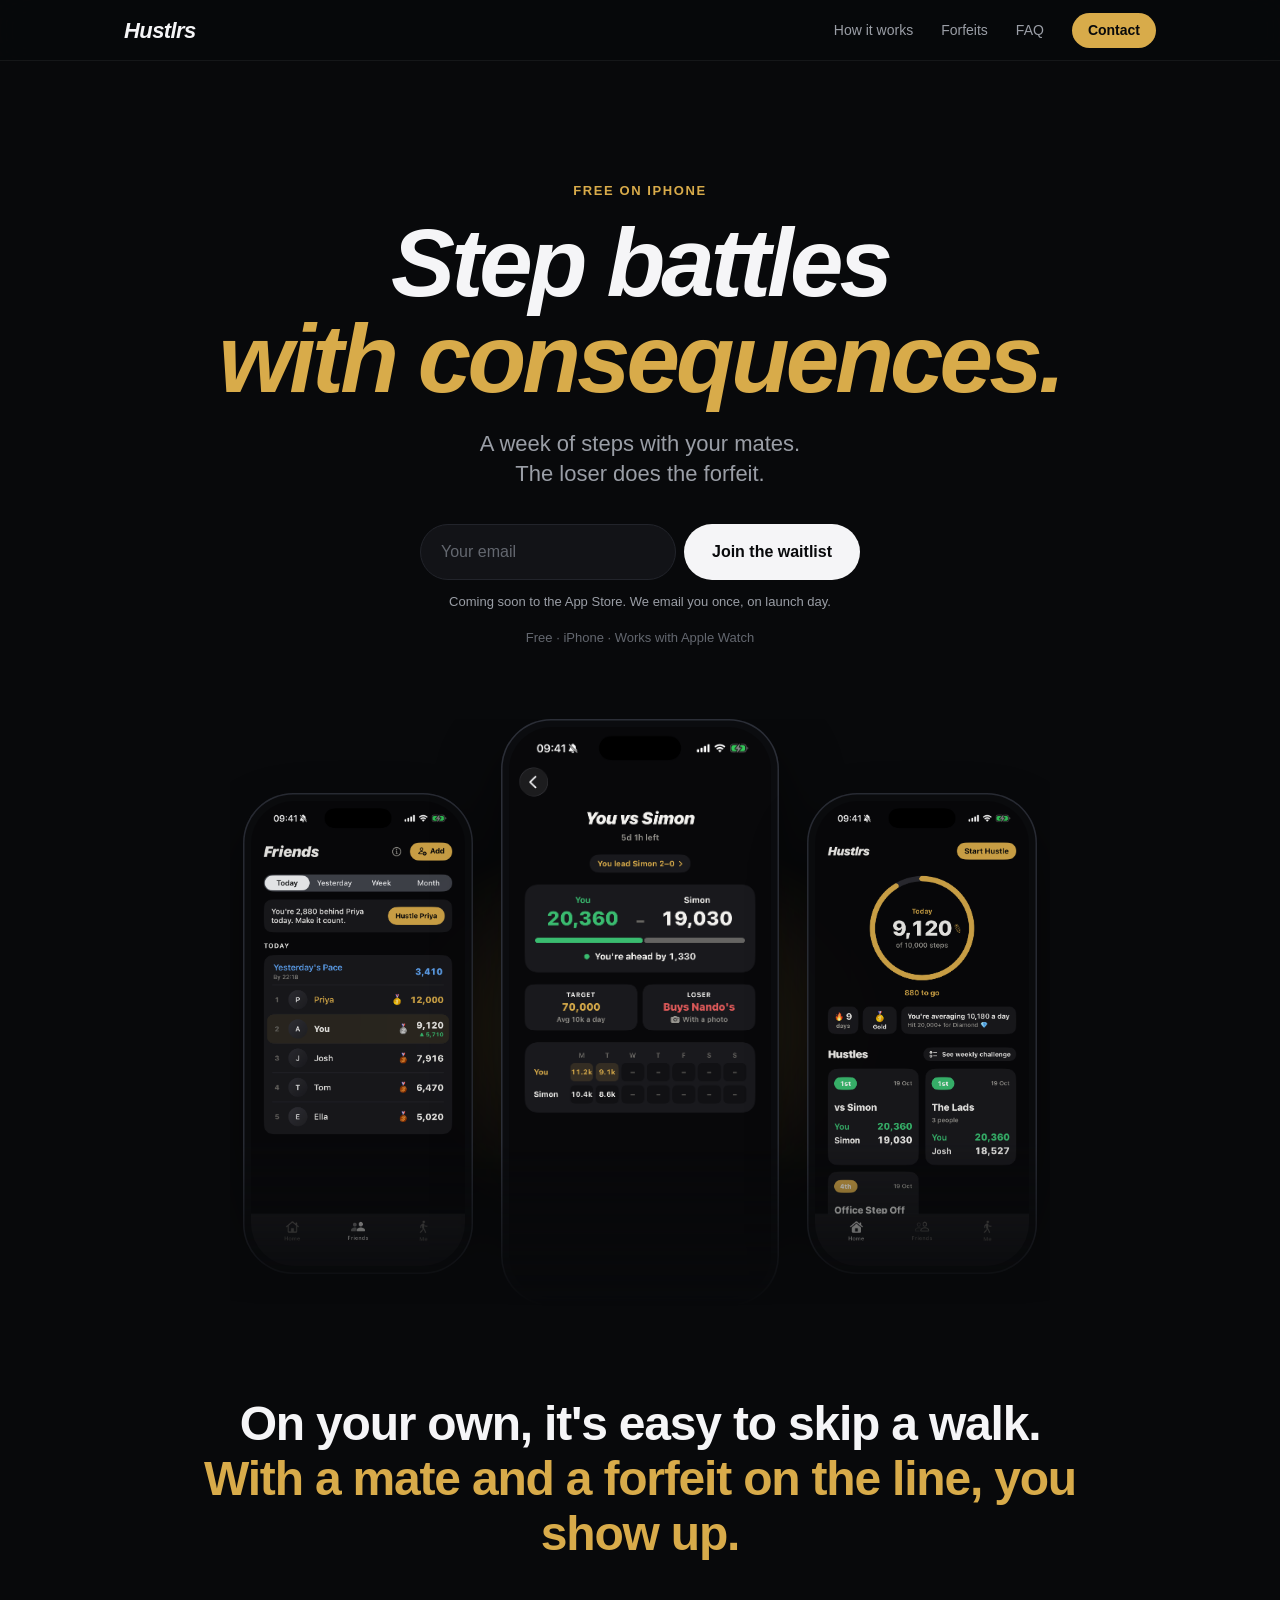
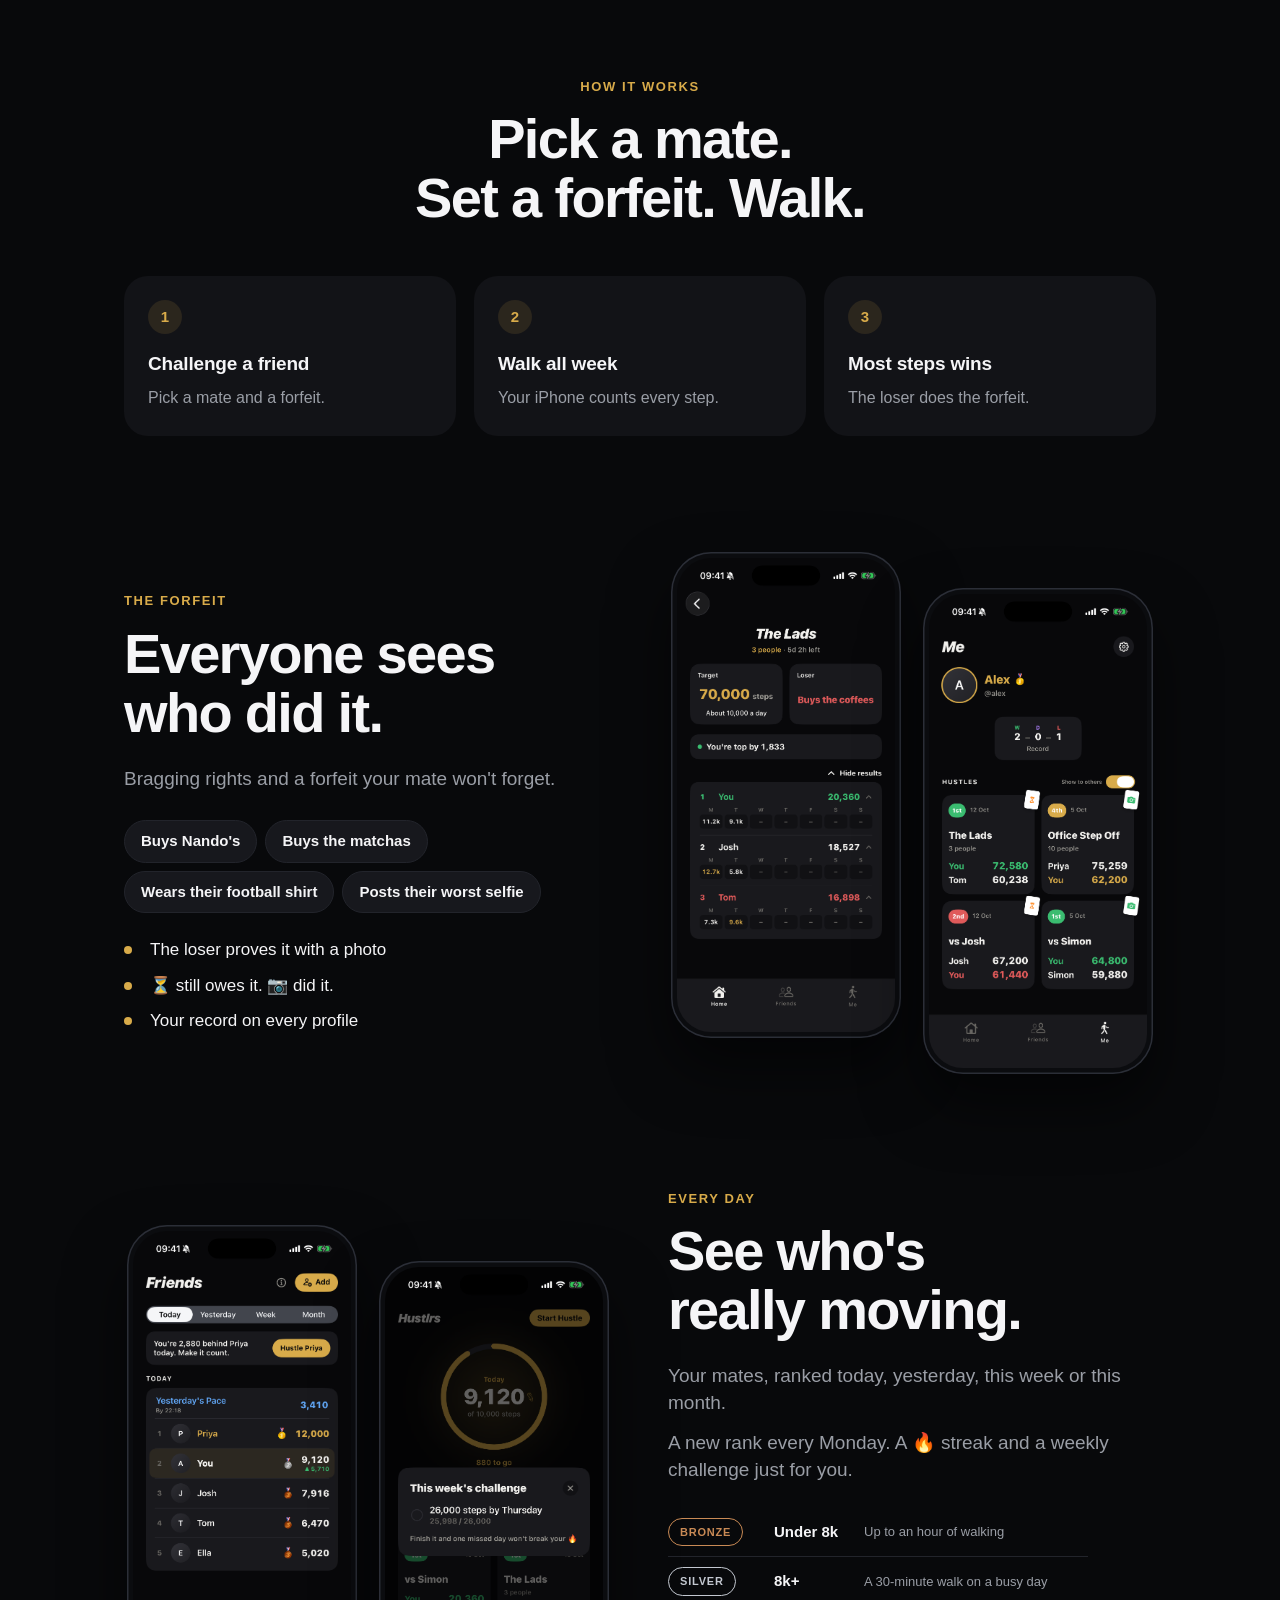
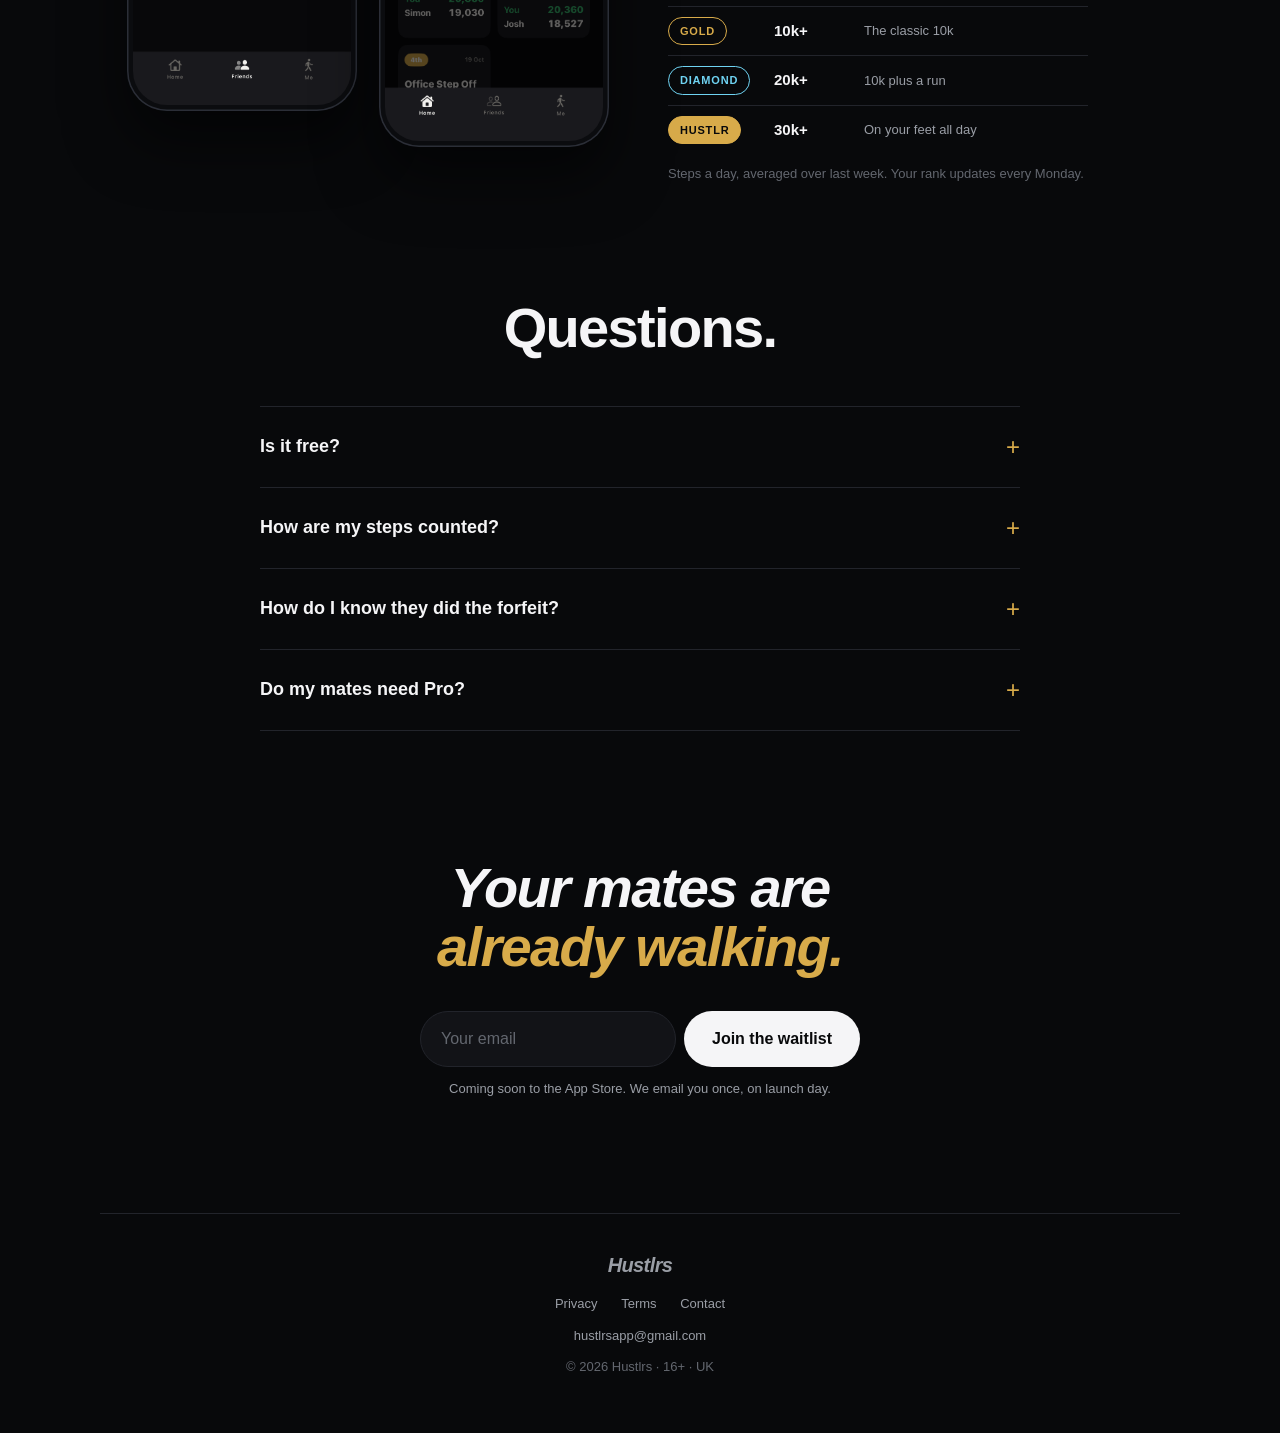
==== commit bf104bae: "Remove the Free vs Pro comparison section and its nav link (his call)" ====
--- a/index.html
+++ b/index.html
@@ -29,7 +29,6 @@
       <nav class="nav-links" aria-label="Main">
         <a href="#how">How it works</a>
         <a href="#forfeits">Forfeits</a>
-        <a href="#pro">Free vs Pro</a>
         <a href="#faq">FAQ</a>
         <a class="nav-contact" href="mailto:hustlrsapp@gmail.com?subject=Hustlrs" data-contact>Contact</a>
       </nav>
@@ -135,94 +134,6 @@
       <div class="feature-shot feature-shots">
         <div class="shot"><img src="img/shot-friends.png?v=2" alt="The Friends tab ranking you and your friends on steps" width="1206" height="2622" loading="lazy"></div>
         <div class="shot"><img src="img/shot-challenges.png?v=2" alt="Your weekly challenge, sized to your own step history" width="1206" height="2622" loading="lazy"></div>
-      </div>
-    </section>
-
-    <!-- Free vs Pro -->
-    <section class="block" id="pro">
-      <div class="block-head reveal">
-        <p class="eyebrow">Free vs Pro</p>
-        <h2>Free to play.<br><span class="gold">Pro for the whole group.</span></h2>
-        <p class="block-sub">Pro never gives anyone an edge in a Hustle.</p>
-      </div>
-      <div class="compare reveal">
-        <table>
-          <caption class="sr-only">What you get on Hustlrs Free and Hustlrs Pro</caption>
-          <thead>
-            <tr>
-              <th scope="col"><span class="sr-only">Feature</span></th>
-              <th scope="col">Free</th>
-              <th scope="col" class="col-pro">Pro</th>
-            </tr>
-          </thead>
-          <tbody>
-            <tr>
-              <th scope="row">1v1 Hustles</th>
-              <td><span class="yes" aria-label="Yes">&#10003;</span></td>
-              <td class="col-pro"><span class="yes" aria-label="Yes">&#10003;</span></td>
-            </tr>
-            <tr>
-              <th scope="row">Forfeits</th>
-              <td><span class="yes" aria-label="Yes">&#10003;</span></td>
-              <td class="col-pro"><span class="yes" aria-label="Yes">&#10003;</span></td>
-            </tr>
-            <tr>
-              <th scope="row">&ldquo;You owe me&rdquo; nudges</th>
-              <td><span class="yes" aria-label="Yes">&#10003;</span></td>
-              <td class="col-pro"><span class="yes" aria-label="Yes">&#10003;</span></td>
-            </tr>
-            <tr>
-              <th scope="row">Forfeit photo</th>
-              <td><span class="yes" aria-label="Yes">&#10003;</span></td>
-              <td class="col-pro"><span class="yes" aria-label="Yes">&#10003;</span></td>
-            </tr>
-            <tr>
-              <th scope="row">Hustles at once</th>
-              <td>3</td>
-              <td class="col-pro">Up to 25</td>
-            </tr>
-            <tr>
-              <th scope="row">Group size</th>
-              <td>Up to 3</td>
-              <td class="col-pro">Up to 10<span class="cell-note">Last place does the forfeit</span></td>
-            </tr>
-            <tr>
-              <th scope="row">Length</th>
-              <td>1 week</td>
-              <td class="col-pro">1 week, 2 weeks or a month</td>
-            </tr>
-            <tr>
-              <th scope="row">Head-to-head</th>
-              <td>The score</td>
-              <td class="col-pro">The full story<span class="cell-note">Most wins in a row, biggest wins, forfeits done, rivals since</span></td>
-            </tr>
-            <tr>
-              <th scope="row">Race your own pace</th>
-              <td>Yesterday's Pace</td>
-              <td class="col-pro">Plus Last Week's and Last Month's Pace</td>
-            </tr>
-            <tr>
-              <th scope="row">Forfeit card</th>
-              <td>Classic</td>
-              <td class="col-pro">Gold and Clean</td>
-            </tr>
-            <tr>
-              <th scope="row">Rank, &#128293; daily streak, weekly challenge</th>
-              <td><span class="yes" aria-label="Yes">&#10003;</span></td>
-              <td class="col-pro"><span class="yes" aria-label="Yes">&#10003;</span></td>
-            </tr>
-            <tr>
-              <th scope="row">Today, Yesterday, Week and Month tables</th>
-              <td><span class="yes" aria-label="Yes">&#10003;</span></td>
-              <td class="col-pro"><span class="yes" aria-label="Yes">&#10003;</span></td>
-            </tr>
-            <tr>
-              <th scope="row">Your mates joining</th>
-              <td>Free</td>
-              <td class="col-pro">Free<span class="cell-note">They never need Pro</span></td>
-            </tr>
-          </tbody>
-        </table>
       </div>
     </section>
 
